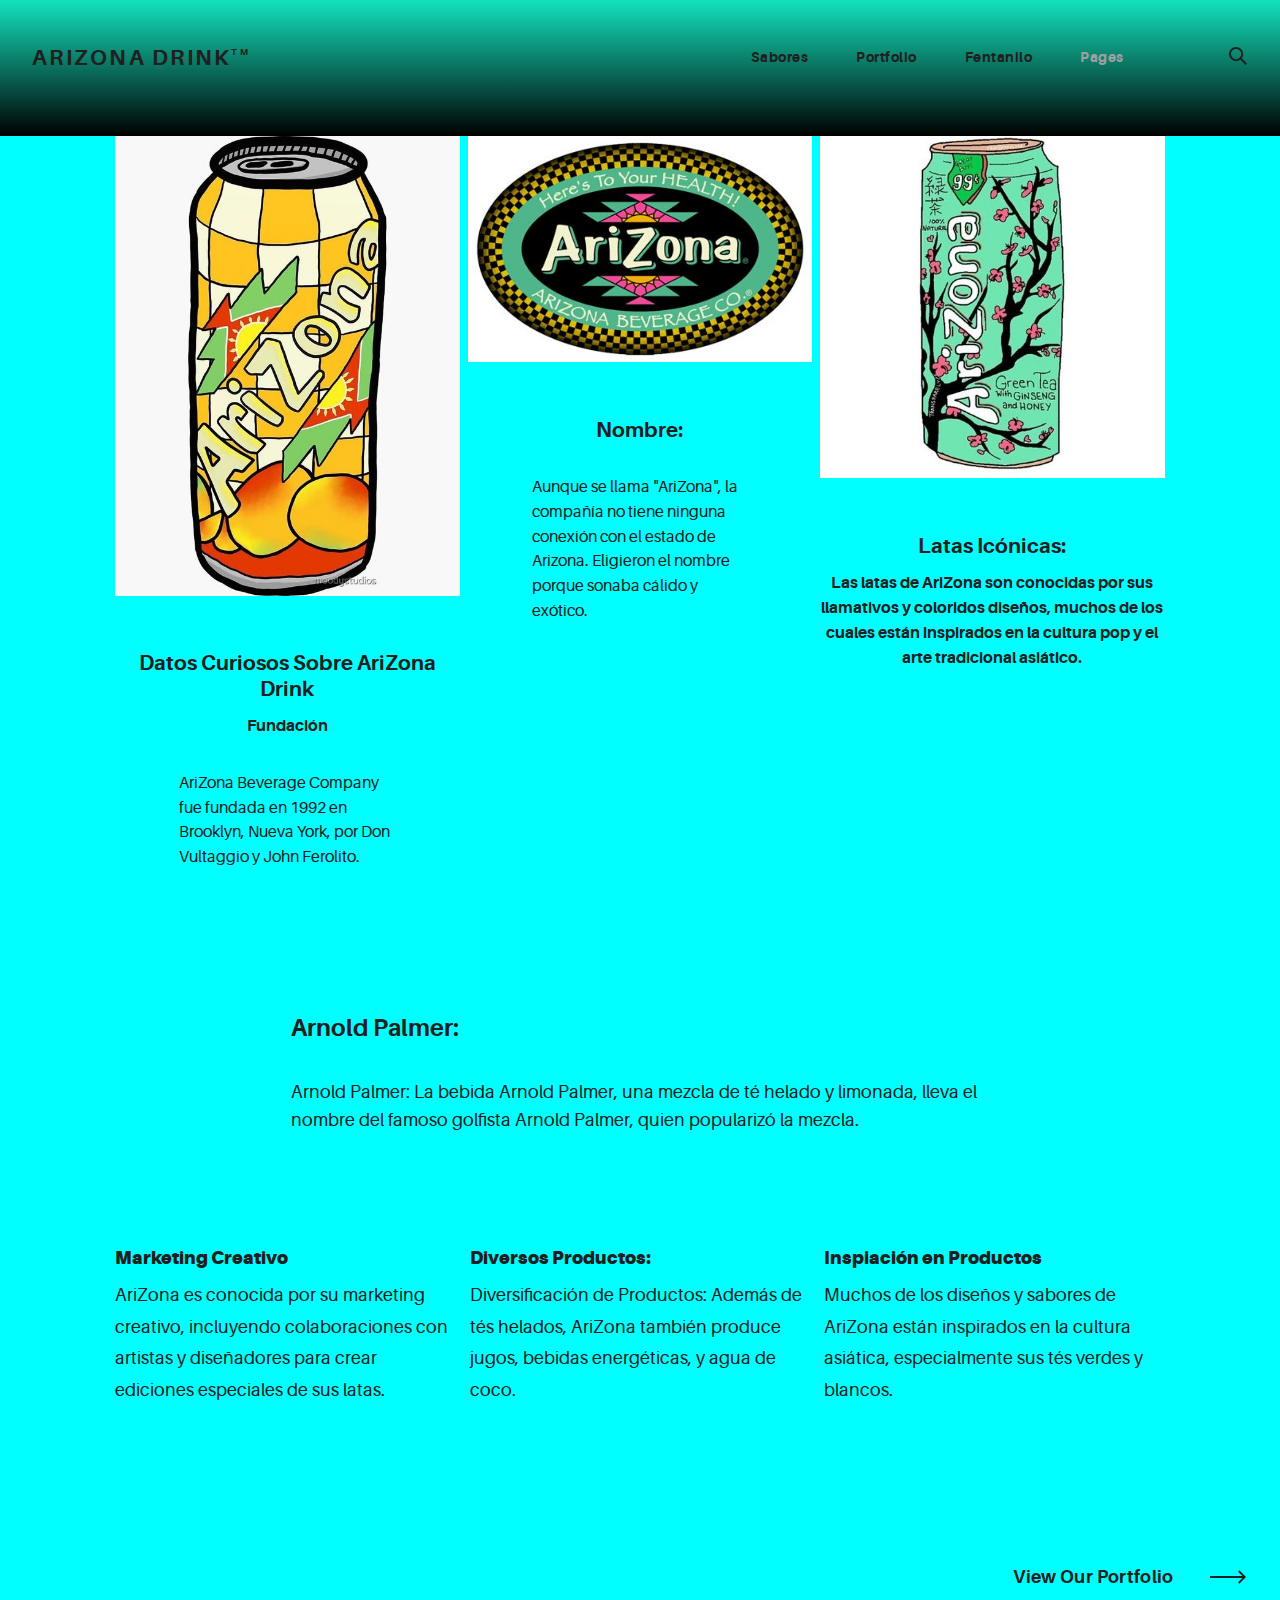
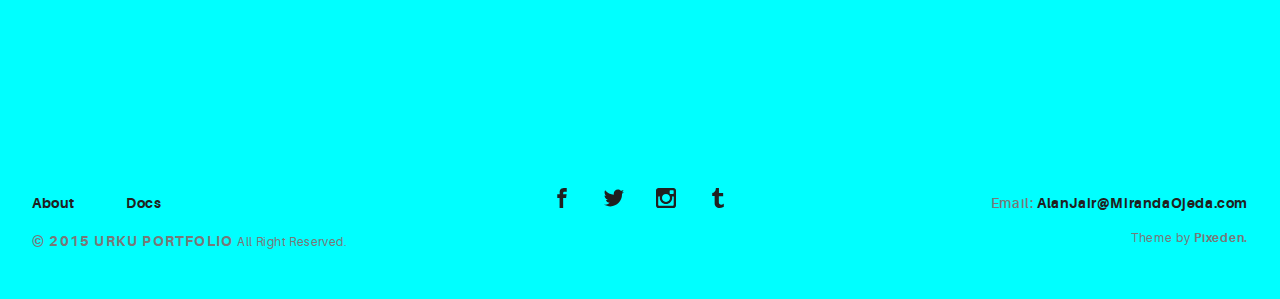
==== about.html @ 24380e10 "Se agrega el repositorio" ====
<!DOCTYPE html>
<html>
  <head>
    <meta name="viewport" content="width=device-width, initial-scale=1.0">
    <meta charset="UTF-8">
    <title>Urku Portfolio :: Pixeden</title>
    <link rel="icon" type="image/svg+xml" href="assets/img/urku-ico.svg">
    <link rel="stylesheet" href="assets/css/aurora-pack.min.css">
    <link rel="stylesheet" href="assets/css/aurora-theme-base.min.css">
    <link rel="stylesheet" href="assets/css/urku.css">
  </head>
  <body class="top-fixed">
    <header class="ae-container-fluid ae-container-fluid--full rk-header ">
      <input type="checkbox" id="mobile-menu" class="rk-mobile-menu">
      <label for="mobile-menu">
        <svg>
          <use xlink:href="assets/img/symbols.svg#bar"></use>
        </svg>
        <svg>
          <use xlink:href="assets/img/symbols.svg#bar"></use>
        </svg>
        <svg>
          <use xlink:href="assets/img/symbols.svg#bar"></use>
        </svg>
      </label>
      <div class="ae-container-fluid rk-topbar">
        <h1 class="rk-logo"><a href="index.html">AriZona Drink<sup>tm</sup></a></h1>
        <nav class="rk-navigation">
          <ul class="rk-menu">
            <li class="rk-menu__item"><a href="index.html" class="rk-menu__link">Sabores</a>
            </li>
            <li class="rk-menu__item"><a href="portfolio.html" class="rk-menu__link">Portfolio</a>
              <nav class="rk-menu__sub">
                <ul class="rk-container">
                  <li class="rk-menu__item"><a href="portfolio.html" class="rk-menu__link">Flex</a></li>
                  <li class="rk-menu__item"><a href="portfolio-alt.html" class="rk-menu__link">Switch</a></li>
                  <li class="rk-menu__item"><a href="portfolio-raw.html" class="rk-menu__link">Static</a></li>
                  <li class="rk-menu__item"><a href="portfolio-masonry.html" class="rk-menu__link">Masonry</a></li>
                </ul>
              </nav>
            </li>
            <li class="rk-menu__item"><a href="blog.html" class="rk-menu__link">Fentanilo</a>
            </li>
            <li class="active rk-menu__item"><a href="#0" class="rk-menu__link">Pages</a>
              <nav class="rk-menu__sub">
                <ul class="rk-container">
                  <li class="rk-menu__item"><a href="about.html" class="rk-menu__link">About</a></li>
              </nav>
            </li>
          </ul>
          <form class="rk-search">
            <input type="text" placeholder="Search" id="urku-search" class="rk-search-field">
            <label for="urku-search">
              <svg>
                <use xlink:href="assets/img/symbols.svg#icon-search"></use>
              </svg>
            </label>
          </form>
        </nav>
      </div>
    </header>
    <div class="ae-container-fluid ae-container-fluid--inner rk-main">
      <div class="ae-grid au-xs-ta-center au-mb-4">
        <div class="ae-grid__item item-lg-4 ae-kappa au-mb-3"><img src="assets/img/team-1.jpg" alt="" class="au-mb-3">
          <h5 class="ae-u-bolder au-mt-2">Datos Curiosos Sobre AriZona Drink</h5>
          <p class="ae-u-bolder au-mb-3">Fundación</p>
          <p class="au-lg-ta-left au-mb-3 au-pl-4 au-pr-4">AriZona Beverage Company fue fundada en 1992 en Brooklyn, Nueva York, por Don Vultaggio y John Ferolito.</p><a href="#0" class="ae-u-bolder au-underline"></a>
        </div>
        <div class="ae-grid__item item-lg-4 ae-kappa au-mb-3"><img src="assets/img/team-2.jpg" alt="" class="au-mb-3">
          <h5 class="ae-u-bolder au-mt-2">Nombre:</h5>
          <p class="ae-u-bolder au-mb-3"></p>
          <p class="au-lg-ta-left au-mb-3 au-pl-4 au-pr-4">Aunque se llama "AriZona", la compañía no tiene ninguna conexión con el estado de Arizona. Eligieron el nombre porque sonaba cálido y exótico.</p><a href="#0" class="ae-u-bolder au-underline"></a>
        </div>
        <div class="ae-grid__item item-lg-4 ae-kappa au-mb-3"><img src="assets/img/team-3.jpg" alt="" class="au-mb-3">
          <h5 class="ae-u-bolder au-mt-2">Latas Icónicas:</h5>
          <p class="ae-u-bolder au-mb-3"> Las latas de AriZona son conocidas por sus llamativos y coloridos diseños, muchos de los cuales están inspirados en la cultura pop y el arte tradicional asiático.
            
          </p>
        </div>
      </div>
      <div class="ae-grid au-pt-2">
        <div class="ae-grid__item item-lg-8 item-lg--offset-2">
          <h4 class="ae-u-bolder">Arnold Palmer:</h4>
          <p>Arnold Palmer: La bebida Arnold Palmer, una mezcla de té helado y limonada, lleva el nombre del famoso golfista Arnold Palmer, quien popularizó la mezcla.</p>
        </div>
      </div>
      <div class="ae-grid ae-grid--alt au-xs-ptp-1">
        <div class="ae-grid__item--alt item-lg-4">
          <h6 class="ae-u-boldest">Marketing Creativo</h6>
          <p class="au-lh-3">AriZona es conocida por su marketing creativo, incluyendo colaboraciones con artistas y diseñadores para crear ediciones especiales de sus latas.</p>
        </div>
        <div class="ae-grid__item--alt item-lg-4">
          <h6 class="ae-u-boldest">Diversos Productos:</h6>
          <p class="au-lh-3">Diversificación de Productos: Además de tés helados, AriZona también produce jugos, bebidas energéticas, y agua de coco.</p>
        </div>
        <div class="ae-grid__item--alt item-lg-4">
          <h6 class="ae-u-boldest">Inspiación en Productos</h6>
          <p class="au-lh-3">Muchos de los diseños y sabores de AriZona están inspirados en la cultura asiática, especialmente sus tés verdes y blancos. </p>
          <p class="au-lh-3"></p>
        </div>
      </div>
      <p class="au-flex au-pt-4 group-buttons"><a href="portfolio.html" class="au-mt-4 arrow-button arrow-button--right arrow-button--out">View Our Portfolio<span class="arrow-cont">
            <svg>
              <use xlink:href="assets/img/symbols.svg#arrow"></use>
            </svg></span></a></p>
    </div>
    <footer class="ae-container-fluid rk-footer ">
      <div class="ae-grid ae-grid--collapse">
        <div class="ae-grid__item item-lg-4 au-xs-ta-center au-lg-ta-left">
          <ul class="rk-menu rk-footer-menu">
            <li class="rk-menu__item"><a href="about.html" class="rk-menu__link">About</a>
            </li>
            <li class="rk-menu__item"><a href="documentation.html" class="rk-menu__link">Docs</a>
            </li>
          </ul>
          <p class="rk-footer__text rk-footer__copy "> <span class="ae-u-bold">© </span><span class="ae-u-bolder">2015 URKU PORTFOLIO </span>All Right Reserved.</p>
        </div>
        <div class="ae-grid__item item-lg-4 au-xs-ta-center"><a href="#0" class="rk-social-btn ">
            <svg>
              <use xlink:href="assets/img/symbols.svg#icon-facebook"></use>
            </svg></a><a href="#0" class="rk-social-btn ">
            <svg>
              <use xlink:href="assets/img/symbols.svg#icon-twitter"></use>
            </svg></a><a href="#0" class="rk-social-btn ">
            <svg>
              <use xlink:href="assets/img/symbols.svg#icon-pinterest"></use>
            </svg></a><a href="#0" class="rk-social-btn ">
            <svg>
              <use xlink:href="assets/img/symbols.svg#icon-tumblr"></use>
            </svg></a></div>
        <div class="ae-grid__item item-lg-4 au-xs-ta-center au-lg-ta-right">
          <p class="rk-footer__text rk-footer__contact "> <span class="ae-u-bold">Email: </span><span class="ae-u-bolder"> <a href="#0" class="rk-dark-color ">AlanJair@MirandaOjeda.com </a></span></p>
          <p class="rk-footer__text rk-footer__by">Theme by <a href="http://pixeden.com" class="ae-u-bolder">Pixeden.</a></p>
        </div>
      </div>
    </footer>
    <script src="assets/js/svg4everybody.min.js"></script>
    <script>svg4everybody();</script>
  </body>
</html>
---- assets/css/aurora-pack.min.css ----
.ae-container,.ae-container-fluid{margin-right:auto;margin-left:auto}hr,img{border:0}dfn,q,tfoot td{font-style:italic}pre,textarea{overflow:auto}td,textarea{vertical-align:top}.ae-container-fluid:after,.ae-container:after,.au-clearfix:after{clear:both}.au-xs-ta-left,caption,th{text-align:left}.ae-container-fluid:after,.ae-container-fluid:before,.ae-container:after,.ae-container:before{content:" ";display:table}html{box-sizing:border-box}*,:after,:before{box-sizing:inherit}.ae-container{padding-left:.25rem;padding-right:.25rem}@media (min-width:40em){.ae-container{max-width:40rem}}@media (min-width:52em){.ae-container{max-width:48.75rem}}@media (min-width:64em){.ae-container{max-width:62rem}}@media (min-width:75em){.ae-container{max-width:72.25rem}}@media (min-width:40em){.ae-container-fluid{max-width:88.88889em;width:95vw}.ae-container-fluid--inner{max-width:68.88889em;width:82vw}}.ae-container-fluid--full{max-width:100%;padding-left:0;padding-right:0;width:100%}@media (max-width:63.99em){.ae-container-fluid{padding-left:.25rem;padding-right:.25rem}}.ae-grid{display:-webkit-box;display:-webkit-flex;display:-ms-flexbox;display:flex;-webkit-flex-wrap:wrap;-ms-flex-wrap:wrap;flex-wrap:wrap;margin-left:-.25rem;margin-right:-.25rem}.ae-grid--alt{display:-webkit-box;display:-webkit-flex;display:-ms-flexbox;display:flex;-webkit-flex-wrap:wrap;-ms-flex-wrap:wrap;flex-wrap:wrap;margin-left:-.63832%;margin-right:-.63832%}@media (min-width:40em){.ae-grid--alt1{display:-webkit-box;display:-webkit-flex;display:-ms-flexbox;display:flex;-webkit-flex-wrap:wrap;-ms-flex-wrap:wrap;flex-wrap:wrap;margin-left:-7.65989%;margin-right:-7.65989%}.ae-grid--alt2,.ae-grid--alt3{display:-webkit-box;display:-webkit-flex;display:-ms-flexbox;-webkit-flex-wrap:wrap}.ae-grid--alt2{display:flex;-ms-flex-wrap:wrap;flex-wrap:wrap;margin-left:-3.82995%;margin-right:-3.82995%}.ae-grid--alt3{display:flex;-ms-flex-wrap:wrap;flex-wrap:wrap;margin-left:-2.5533%;margin-right:-2.5533%}.ae-grid--alt4,.ae-grid--alt5{display:-webkit-box;display:-webkit-flex;display:-ms-flexbox;-webkit-flex-wrap:wrap}.ae-grid--alt4{display:flex;-ms-flex-wrap:wrap;flex-wrap:wrap;margin-left:-1.91497%;margin-right:-1.91497%}.ae-grid--alt5{display:flex;-ms-flex-wrap:wrap;flex-wrap:wrap;margin-left:-1.53198%;margin-right:-1.53198%}.ae-grid--alt6,.ae-grid--alt7{display:-webkit-box;display:-webkit-flex;display:-ms-flexbox;-webkit-flex-wrap:wrap}.ae-grid--alt6{display:flex;-ms-flex-wrap:wrap;flex-wrap:wrap;margin-left:-1.27665%;margin-right:-1.27665%}.ae-grid--alt7{display:flex;-ms-flex-wrap:wrap;flex-wrap:wrap;margin-left:-1.09427%;margin-right:-1.09427%}.ae-grid--alt8,.ae-grid--alt9{display:-webkit-box;display:-webkit-flex;display:-ms-flexbox;-webkit-flex-wrap:wrap}.ae-grid--alt8{display:flex;-ms-flex-wrap:wrap;flex-wrap:wrap;margin-left:-.95749%;margin-right:-.95749%}.ae-grid--alt9{display:flex;-ms-flex-wrap:wrap;flex-wrap:wrap;margin-left:-.8511%;margin-right:-.8511%}.ae-grid--alt10{display:-webkit-box;display:-webkit-flex;display:-ms-flexbox;display:flex;-webkit-flex-wrap:wrap;-ms-flex-wrap:wrap;flex-wrap:wrap;margin-left:-.76599%;margin-right:-.76599%}}.ae-grid__item--alt{-webkit-box-flex:0;-webkit-flex:0 0 100%;-ms-flex:0 0 100%;flex:0 0 100%;min-height:1px;padding-left:.63832%;padding-right:.63832%;position:relative}@media (min-width:40em){.ae-grid__item--alt1{-webkit-box-flex:0;-webkit-flex:0 0 100%;-ms-flex:0 0 100%;flex:0 0 100%;min-height:1px;padding-left:7.65989%;padding-right:7.65989%;position:relative}.ae-grid__item--alt2{-webkit-box-flex:0;-webkit-flex:0 0 100%;-ms-flex:0 0 100%;flex:0 0 100%;min-height:1px;padding-left:3.82995%;padding-right:3.82995%;position:relative}.ae-grid__item--alt3{-webkit-box-flex:0;-webkit-flex:0 0 100%;-ms-flex:0 0 100%;flex:0 0 100%;min-height:1px;padding-left:2.5533%;padding-right:2.5533%;position:relative}.ae-grid__item--alt4,.ae-grid__item--alt5{-webkit-box-flex:0;min-height:1px;position:relative}.ae-grid__item--alt4{-webkit-flex:0 0 100%;-ms-flex:0 0 100%;flex:0 0 100%;padding-left:1.91497%;padding-right:1.91497%}.ae-grid__item--alt5{-webkit-flex:0 0 100%;-ms-flex:0 0 100%;flex:0 0 100%;padding-left:1.53198%;padding-right:1.53198%}.ae-grid__item--alt6{-webkit-box-flex:0;-webkit-flex:0 0 100%;-ms-flex:0 0 100%;flex:0 0 100%;min-height:1px;padding-left:1.27665%;padding-right:1.27665%;position:relative}.ae-grid__item--alt7{-webkit-box-flex:0;-webkit-flex:0 0 100%;-ms-flex:0 0 100%;flex:0 0 100%;min-height:1px;padding-left:1.09427%;padding-right:1.09427%;position:relative}.ae-grid__item--alt8,.ae-grid__item--alt9{-webkit-box-flex:0;min-height:1px;position:relative}.ae-grid__item--alt8{-webkit-flex:0 0 100%;-ms-flex:0 0 100%;flex:0 0 100%;padding-left:.95749%;padding-right:.95749%}.ae-grid__item--alt9{-webkit-flex:0 0 100%;-ms-flex:0 0 100%;flex:0 0 100%;padding-left:.8511%;padding-right:.8511%}.ae-grid__item--alt10{-webkit-box-flex:0;-webkit-flex:0 0 100%;-ms-flex:0 0 100%;flex:0 0 100%;min-height:1px;padding-left:.76599%;padding-right:.76599%;position:relative}}.ae-grid__item{-webkit-box-flex:0;-webkit-flex:0 0 100%;-ms-flex:0 0 100%;flex:0 0 100%;min-height:1px;padding-left:.25rem;padding-right:.25rem;position:relative;max-width:100%}.ae-grid--collapse>.ae-grid__item,.ae-grid--deepcollapse .ae-grid__item,.ae-grid__item--collapse{padding-left:0;padding-right:0}.item-xs--auto{-webkit-box-flex:1;-webkit-flex:1;-ms-flex:1;flex:1}.item-xs-1{-webkit-box-flex:0;-webkit-flex:0 0 8.33333%;-ms-flex:0 0 8.33333%;flex:0 0 8.33333%;max-width:8.33333%}.item-xs-2{-webkit-box-flex:0;-webkit-flex:0 0 16.66667%;-ms-flex:0 0 16.66667%;flex:0 0 16.66667%;max-width:16.66667%}.item-xs-3{-webkit-box-flex:0;-webkit-flex:0 0 25%;-ms-flex:0 0 25%;flex:0 0 25%;max-width:25%}.item-xs-4{-webkit-box-flex:0;-webkit-flex:0 0 33.33333%;-ms-flex:0 0 33.33333%;flex:0 0 33.33333%;max-width:33.33333%}.item-xs-5{-webkit-box-flex:0;-webkit-flex:0 0 41.66667%;-ms-flex:0 0 41.66667%;flex:0 0 41.66667%;max-width:41.66667%}.item-xs-6{-webkit-box-flex:0;-webkit-flex:0 0 50%;-ms-flex:0 0 50%;flex:0 0 50%;max-width:50%}.item-xs-7{-webkit-box-flex:0;-webkit-flex:0 0 58.33333%;-ms-flex:0 0 58.33333%;flex:0 0 58.33333%;max-width:58.33333%}.item-xs-8{-webkit-box-flex:0;-webkit-flex:0 0 66.66667%;-ms-flex:0 0 66.66667%;flex:0 0 66.66667%;max-width:66.66667%}.item-xs-9{-webkit-box-flex:0;-webkit-flex:0 0 75%;-ms-flex:0 0 75%;flex:0 0 75%;max-width:75%}.item-xs-10{-webkit-box-flex:0;-webkit-flex:0 0 83.33333%;-ms-flex:0 0 83.33333%;flex:0 0 83.33333%;max-width:83.33333%}.item-xs-11{-webkit-box-flex:0;-webkit-flex:0 0 91.66667%;-ms-flex:0 0 91.66667%;flex:0 0 91.66667%;max-width:91.66667%}.item-xs-12{-webkit-box-flex:0;-webkit-flex:0 0 100%;-ms-flex:0 0 100%;flex:0 0 100%;max-width:100%}.item-xs--pull-0{left:auto;right:auto}.item-xs--pull-1{left:auto;right:8.33333%}.item-xs--pull-2{left:auto;right:16.66667%}.item-xs--pull-3{left:auto;right:25%}.item-xs--pull-4{left:auto;right:33.33333%}.item-xs--pull-5{left:auto;right:41.66667%}.item-xs--pull-6{left:auto;right:50%}.item-xs--pull-7{left:auto;right:58.33333%}.item-xs--pull-8{left:auto;right:66.66667%}.item-xs--pull-9{left:auto;right:75%}.item-xs--pull-10{left:auto;right:83.33333%}.item-xs--pull-11{left:auto;right:91.66667%}.item-xs--pull-12{left:auto;right:100%}.item-xs--push-0{left:auto;right:auto}.item-xs--push-1{left:8.33333%;right:auto}.item-xs--push-2{left:16.66667%;right:auto}.item-xs--push-3{left:25%;right:auto}.item-xs--push-4{left:33.33333%;right:auto}.item-xs--push-5{left:41.66667%;right:auto}.item-xs--push-6{left:50%;right:auto}.item-xs--push-7{left:58.33333%;right:auto}.item-xs--push-8{left:66.66667%;right:auto}.item-xs--push-9{left:75%;right:auto}.item-xs--push-10{left:83.33333%;right:auto}.item-xs--push-11{left:91.66667%;right:auto}.item-xs--push-12{left:100%;right:auto}.item-xs--offset-0{margin-left:0}.item-xs--offset-1{margin-left:8.33333%}.item-xs--offset-2{margin-left:16.66667%}.item-xs--offset-3{margin-left:25%}.item-xs--offset-4{margin-left:33.33333%}.item-xs--offset-5{margin-left:41.66667%}.item-xs--offset-6{margin-left:50%}.item-xs--offset-7{margin-left:58.33333%}.item-xs--offset-8{margin-left:66.66667%}.item-xs--offset-9{margin-left:75%}.item-xs--offset-10{margin-left:83.33333%}.item-xs--offset-11{margin-left:91.66667%}.item-xs--offset-12{margin-left:100%}.item-xs--top{-webkit-align-self:flex-start;-ms-flex-item-align:start;align-self:flex-start}.item-xs--center{-webkit-align-self:center;-ms-flex-item-align:center;align-self:center}.item-xs--bottom{-webkit-align-self:flex-end;-ms-flex-item-align:end;align-self:flex-end}.items-xs--top{-webkit-box-align:start;-webkit-align-items:flex-start;-ms-flex-align:start;align-items:flex-start}.items-xs--center{-webkit-box-align:center;-webkit-align-items:center;-ms-flex-align:center;align-items:center}.items-xs--bottom{-webkit-box-align:end;-webkit-align-items:flex-end;-ms-flex-align:end;align-items:flex-end}.item-xs--start{-webkit-box-ordinal-group:0;-webkit-order:-1;-ms-flex-order:-1;order:-1}.item-xs--end{-webkit-box-ordinal-group:14;-webkit-order:13;-ms-flex-order:13;order:13}.item-xs--order-1{-webkit-box-ordinal-group:2;-webkit-order:1;-ms-flex-order:1;order:1}.item-xs--order-2{-webkit-box-ordinal-group:3;-webkit-order:2;-ms-flex-order:2;order:2}.item-xs--order-3{-webkit-box-ordinal-group:4;-webkit-order:3;-ms-flex-order:3;order:3}.item-xs--order-4{-webkit-box-ordinal-group:5;-webkit-order:4;-ms-flex-order:4;order:4}.item-xs--order-5{-webkit-box-ordinal-group:6;-webkit-order:5;-ms-flex-order:5;order:5}.item-xs--order-6{-webkit-box-ordinal-group:7;-webkit-order:6;-ms-flex-order:6;order:6}.item-xs--order-7{-webkit-box-ordinal-group:8;-webkit-order:7;-ms-flex-order:7;order:7}.item-xs--order-8{-webkit-box-ordinal-group:9;-webkit-order:8;-ms-flex-order:8;order:8}.item-xs--order-9{-webkit-box-ordinal-group:10;-webkit-order:9;-ms-flex-order:9;order:9}.item-xs--order-10{-webkit-box-ordinal-group:11;-webkit-order:10;-ms-flex-order:10;order:10}.item-xs--order-11{-webkit-box-ordinal-group:12;-webkit-order:11;-ms-flex-order:11;order:11}.item-xs--order-12{-webkit-box-ordinal-group:13;-webkit-order:12;-ms-flex-order:12;order:12}@media (min-width:40em){.item-sm--auto{-webkit-box-flex:1;-webkit-flex:1;-ms-flex:1;flex:1}.item-sm-1{-webkit-box-flex:0;-webkit-flex:0 0 8.33333%;-ms-flex:0 0 8.33333%;flex:0 0 8.33333%;max-width:8.33333%}.item-sm-2{-webkit-box-flex:0;-webkit-flex:0 0 16.66667%;-ms-flex:0 0 16.66667%;flex:0 0 16.66667%;max-width:16.66667%}.item-sm-3{-webkit-box-flex:0;-webkit-flex:0 0 25%;-ms-flex:0 0 25%;flex:0 0 25%;max-width:25%}.item-sm-4{-webkit-box-flex:0;-webkit-flex:0 0 33.33333%;-ms-flex:0 0 33.33333%;flex:0 0 33.33333%;max-width:33.33333%}.item-sm-5{-webkit-box-flex:0;-webkit-flex:0 0 41.66667%;-ms-flex:0 0 41.66667%;flex:0 0 41.66667%;max-width:41.66667%}.item-sm-6{-webkit-box-flex:0;-webkit-flex:0 0 50%;-ms-flex:0 0 50%;flex:0 0 50%;max-width:50%}.item-sm-7{-webkit-box-flex:0;-webkit-flex:0 0 58.33333%;-ms-flex:0 0 58.33333%;flex:0 0 58.33333%;max-width:58.33333%}.item-sm-8{-webkit-box-flex:0;-webkit-flex:0 0 66.66667%;-ms-flex:0 0 66.66667%;flex:0 0 66.66667%;max-width:66.66667%}.item-sm-9{-webkit-box-flex:0;-webkit-flex:0 0 75%;-ms-flex:0 0 75%;flex:0 0 75%;max-width:75%}.item-sm-10{-webkit-box-flex:0;-webkit-flex:0 0 83.33333%;-ms-flex:0 0 83.33333%;flex:0 0 83.33333%;max-width:83.33333%}.item-sm-11{-webkit-box-flex:0;-webkit-flex:0 0 91.66667%;-ms-flex:0 0 91.66667%;flex:0 0 91.66667%;max-width:91.66667%}.item-sm-12{-webkit-box-flex:0;-webkit-flex:0 0 100%;-ms-flex:0 0 100%;flex:0 0 100%;max-width:100%}.item-sm--pull-0{left:auto;right:auto}.item-sm--pull-1{left:auto;right:8.33333%}.item-sm--pull-2{left:auto;right:16.66667%}.item-sm--pull-3{left:auto;right:25%}.item-sm--pull-4{left:auto;right:33.33333%}.item-sm--pull-5{left:auto;right:41.66667%}.item-sm--pull-6{left:auto;right:50%}.item-sm--pull-7{left:auto;right:58.33333%}.item-sm--pull-8{left:auto;right:66.66667%}.item-sm--pull-9{left:auto;right:75%}.item-sm--pull-10{left:auto;right:83.33333%}.item-sm--pull-11{left:auto;right:91.66667%}.item-sm--pull-12{left:auto;right:100%}.item-sm--push-0{left:auto;right:auto}.item-sm--push-1{left:8.33333%;right:auto}.item-sm--push-2{left:16.66667%;right:auto}.item-sm--push-3{left:25%;right:auto}.item-sm--push-4{left:33.33333%;right:auto}.item-sm--push-5{left:41.66667%;right:auto}.item-sm--push-6{left:50%;right:auto}.item-sm--push-7{left:58.33333%;right:auto}.item-sm--push-8{left:66.66667%;right:auto}.item-sm--push-9{left:75%;right:auto}.item-sm--push-10{left:83.33333%;right:auto}.item-sm--push-11{left:91.66667%;right:auto}.item-sm--push-12{left:100%;right:auto}.item-sm--offset-0{margin-left:0}.item-sm--offset-1{margin-left:8.33333%}.item-sm--offset-2{margin-left:16.66667%}.item-sm--offset-3{margin-left:25%}.item-sm--offset-4{margin-left:33.33333%}.item-sm--offset-5{margin-left:41.66667%}.item-sm--offset-6{margin-left:50%}.item-sm--offset-7{margin-left:58.33333%}.item-sm--offset-8{margin-left:66.66667%}.item-sm--offset-9{margin-left:75%}.item-sm--offset-10{margin-left:83.33333%}.item-sm--offset-11{margin-left:91.66667%}.item-sm--offset-12{margin-left:100%}.item-sm--top{-webkit-align-self:flex-start;-ms-flex-item-align:start;align-self:flex-start}.item-sm--center{-webkit-align-self:center;-ms-flex-item-align:center;align-self:center}.item-sm--bottom{-webkit-align-self:flex-end;-ms-flex-item-align:end;align-self:flex-end}.items-sm--top{-webkit-box-align:start;-webkit-align-items:flex-start;-ms-flex-align:start;align-items:flex-start}.items-sm--center{-webkit-box-align:center;-webkit-align-items:center;-ms-flex-align:center;align-items:center}.items-sm--bottom{-webkit-box-align:end;-webkit-align-items:flex-end;-ms-flex-align:end;align-items:flex-end}.item-sm--start{-webkit-box-ordinal-group:0;-webkit-order:-1;-ms-flex-order:-1;order:-1}.item-sm--end{-webkit-box-ordinal-group:14;-webkit-order:13;-ms-flex-order:13;order:13}.item-sm--order-1{-webkit-box-ordinal-group:2;-webkit-order:1;-ms-flex-order:1;order:1}.item-sm--order-2{-webkit-box-ordinal-group:3;-webkit-order:2;-ms-flex-order:2;order:2}.item-sm--order-3{-webkit-box-ordinal-group:4;-webkit-order:3;-ms-flex-order:3;order:3}.item-sm--order-4{-webkit-box-ordinal-group:5;-webkit-order:4;-ms-flex-order:4;order:4}.item-sm--order-5{-webkit-box-ordinal-group:6;-webkit-order:5;-ms-flex-order:5;order:5}.item-sm--order-6{-webkit-box-ordinal-group:7;-webkit-order:6;-ms-flex-order:6;order:6}.item-sm--order-7{-webkit-box-ordinal-group:8;-webkit-order:7;-ms-flex-order:7;order:7}.item-sm--order-8{-webkit-box-ordinal-group:9;-webkit-order:8;-ms-flex-order:8;order:8}.item-sm--order-9{-webkit-box-ordinal-group:10;-webkit-order:9;-ms-flex-order:9;order:9}.item-sm--order-10{-webkit-box-ordinal-group:11;-webkit-order:10;-ms-flex-order:10;order:10}.item-sm--order-11{-webkit-box-ordinal-group:12;-webkit-order:11;-ms-flex-order:11;order:11}.item-sm--order-12{-webkit-box-ordinal-group:13;-webkit-order:12;-ms-flex-order:12;order:12}}@media (min-width:52em){.item-md--auto{-webkit-box-flex:1;-webkit-flex:1;-ms-flex:1;flex:1}.item-md-1{-webkit-box-flex:0;-webkit-flex:0 0 8.33333%;-ms-flex:0 0 8.33333%;flex:0 0 8.33333%;max-width:8.33333%}.item-md-2{-webkit-box-flex:0;-webkit-flex:0 0 16.66667%;-ms-flex:0 0 16.66667%;flex:0 0 16.66667%;max-width:16.66667%}.item-md-3{-webkit-box-flex:0;-webkit-flex:0 0 25%;-ms-flex:0 0 25%;flex:0 0 25%;max-width:25%}.item-md-4{-webkit-box-flex:0;-webkit-flex:0 0 33.33333%;-ms-flex:0 0 33.33333%;flex:0 0 33.33333%;max-width:33.33333%}.item-md-5{-webkit-box-flex:0;-webkit-flex:0 0 41.66667%;-ms-flex:0 0 41.66667%;flex:0 0 41.66667%;max-width:41.66667%}.item-md-6{-webkit-box-flex:0;-webkit-flex:0 0 50%;-ms-flex:0 0 50%;flex:0 0 50%;max-width:50%}.item-md-7{-webkit-box-flex:0;-webkit-flex:0 0 58.33333%;-ms-flex:0 0 58.33333%;flex:0 0 58.33333%;max-width:58.33333%}.item-md-8{-webkit-box-flex:0;-webkit-flex:0 0 66.66667%;-ms-flex:0 0 66.66667%;flex:0 0 66.66667%;max-width:66.66667%}.item-md-9{-webkit-box-flex:0;-webkit-flex:0 0 75%;-ms-flex:0 0 75%;flex:0 0 75%;max-width:75%}.item-md-10{-webkit-box-flex:0;-webkit-flex:0 0 83.33333%;-ms-flex:0 0 83.33333%;flex:0 0 83.33333%;max-width:83.33333%}.item-md-11{-webkit-box-flex:0;-webkit-flex:0 0 91.66667%;-ms-flex:0 0 91.66667%;flex:0 0 91.66667%;max-width:91.66667%}.item-md-12{-webkit-box-flex:0;-webkit-flex:0 0 100%;-ms-flex:0 0 100%;flex:0 0 100%;max-width:100%}.item-md--pull-0{left:auto;right:auto}.item-md--pull-1{left:auto;right:8.33333%}.item-md--pull-2{left:auto;right:16.66667%}.item-md--pull-3{left:auto;right:25%}.item-md--pull-4{left:auto;right:33.33333%}.item-md--pull-5{left:auto;right:41.66667%}.item-md--pull-6{left:auto;right:50%}.item-md--pull-7{left:auto;right:58.33333%}.item-md--pull-8{left:auto;right:66.66667%}.item-md--pull-9{left:auto;right:75%}.item-md--pull-10{left:auto;right:83.33333%}.item-md--pull-11{left:auto;right:91.66667%}.item-md--pull-12{left:auto;right:100%}.item-md--push-0{left:auto;right:auto}.item-md--push-1{left:8.33333%;right:auto}.item-md--push-2{left:16.66667%;right:auto}.item-md--push-3{left:25%;right:auto}.item-md--push-4{left:33.33333%;right:auto}.item-md--push-5{left:41.66667%;right:auto}.item-md--push-6{left:50%;right:auto}.item-md--push-7{left:58.33333%;right:auto}.item-md--push-8{left:66.66667%;right:auto}.item-md--push-9{left:75%;right:auto}.item-md--push-10{left:83.33333%;right:auto}.item-md--push-11{left:91.66667%;right:auto}.item-md--push-12{left:100%;right:auto}.item-md--offset-0{margin-left:0}.item-md--offset-1{margin-left:8.33333%}.item-md--offset-2{margin-left:16.66667%}.item-md--offset-3{margin-left:25%}.item-md--offset-4{margin-left:33.33333%}.item-md--offset-5{margin-left:41.66667%}.item-md--offset-6{margin-left:50%}.item-md--offset-7{margin-left:58.33333%}.item-md--offset-8{margin-left:66.66667%}.item-md--offset-9{margin-left:75%}.item-md--offset-10{margin-left:83.33333%}.item-md--offset-11{margin-left:91.66667%}.item-md--offset-12{margin-left:100%}.item-md--top{-webkit-align-self:flex-start;-ms-flex-item-align:start;align-self:flex-start}.item-md--center{-webkit-align-self:center;-ms-flex-item-align:center;align-self:center}.item-md--bottom{-webkit-align-self:flex-end;-ms-flex-item-align:end;align-self:flex-end}.items-md--top{-webkit-box-align:start;-webkit-align-items:flex-start;-ms-flex-align:start;align-items:flex-start}.items-md--center{-webkit-box-align:center;-webkit-align-items:center;-ms-flex-align:center;align-items:center}.items-md--bottom{-webkit-box-align:end;-webkit-align-items:flex-end;-ms-flex-align:end;align-items:flex-end}.item-md--start{-webkit-box-ordinal-group:0;-webkit-order:-1;-ms-flex-order:-1;order:-1}.item-md--end{-webkit-box-ordinal-group:14;-webkit-order:13;-ms-flex-order:13;order:13}.item-md--order-1{-webkit-box-ordinal-group:2;-webkit-order:1;-ms-flex-order:1;order:1}.item-md--order-2{-webkit-box-ordinal-group:3;-webkit-order:2;-ms-flex-order:2;order:2}.item-md--order-3{-webkit-box-ordinal-group:4;-webkit-order:3;-ms-flex-order:3;order:3}.item-md--order-4{-webkit-box-ordinal-group:5;-webkit-order:4;-ms-flex-order:4;order:4}.item-md--order-5{-webkit-box-ordinal-group:6;-webkit-order:5;-ms-flex-order:5;order:5}.item-md--order-6{-webkit-box-ordinal-group:7;-webkit-order:6;-ms-flex-order:6;order:6}.item-md--order-7{-webkit-box-ordinal-group:8;-webkit-order:7;-ms-flex-order:7;order:7}.item-md--order-8{-webkit-box-ordinal-group:9;-webkit-order:8;-ms-flex-order:8;order:8}.item-md--order-9{-webkit-box-ordinal-group:10;-webkit-order:9;-ms-flex-order:9;order:9}.item-md--order-10{-webkit-box-ordinal-group:11;-webkit-order:10;-ms-flex-order:10;order:10}.item-md--order-11{-webkit-box-ordinal-group:12;-webkit-order:11;-ms-flex-order:11;order:11}.item-md--order-12{-webkit-box-ordinal-group:13;-webkit-order:12;-ms-flex-order:12;order:12}}@media (min-width:64em){.item-lg--auto{-webkit-box-flex:1;-webkit-flex:1;-ms-flex:1;flex:1}.item-lg-1{-webkit-box-flex:0;-webkit-flex:0 0 8.33333%;-ms-flex:0 0 8.33333%;flex:0 0 8.33333%;max-width:8.33333%}.item-lg-2{-webkit-box-flex:0;-webkit-flex:0 0 16.66667%;-ms-flex:0 0 16.66667%;flex:0 0 16.66667%;max-width:16.66667%}.item-lg-3{-webkit-box-flex:0;-webkit-flex:0 0 25%;-ms-flex:0 0 25%;flex:0 0 25%;max-width:25%}.item-lg-4{-webkit-box-flex:0;-webkit-flex:0 0 33.33333%;-ms-flex:0 0 33.33333%;flex:0 0 33.33333%;max-width:33.33333%}.item-lg-5{-webkit-box-flex:0;-webkit-flex:0 0 41.66667%;-ms-flex:0 0 41.66667%;flex:0 0 41.66667%;max-width:41.66667%}.item-lg-6{-webkit-box-flex:0;-webkit-flex:0 0 50%;-ms-flex:0 0 50%;flex:0 0 50%;max-width:50%}.item-lg-7{-webkit-box-flex:0;-webkit-flex:0 0 58.33333%;-ms-flex:0 0 58.33333%;flex:0 0 58.33333%;max-width:58.33333%}.item-lg-8{-webkit-box-flex:0;-webkit-flex:0 0 66.66667%;-ms-flex:0 0 66.66667%;flex:0 0 66.66667%;max-width:66.66667%}.item-lg-9{-webkit-box-flex:0;-webkit-flex:0 0 75%;-ms-flex:0 0 75%;flex:0 0 75%;max-width:75%}.item-lg-10{-webkit-box-flex:0;-webkit-flex:0 0 83.33333%;-ms-flex:0 0 83.33333%;flex:0 0 83.33333%;max-width:83.33333%}.item-lg-11{-webkit-box-flex:0;-webkit-flex:0 0 91.66667%;-ms-flex:0 0 91.66667%;flex:0 0 91.66667%;max-width:91.66667%}.item-lg-12{-webkit-box-flex:0;-webkit-flex:0 0 100%;-ms-flex:0 0 100%;flex:0 0 100%;max-width:100%}.item-lg--pull-0{left:auto;right:auto}.item-lg--pull-1{left:auto;right:8.33333%}.item-lg--pull-2{left:auto;right:16.66667%}.item-lg--pull-3{left:auto;right:25%}.item-lg--pull-4{left:auto;right:33.33333%}.item-lg--pull-5{left:auto;right:41.66667%}.item-lg--pull-6{left:auto;right:50%}.item-lg--pull-7{left:auto;right:58.33333%}.item-lg--pull-8{left:auto;right:66.66667%}.item-lg--pull-9{left:auto;right:75%}.item-lg--pull-10{left:auto;right:83.33333%}.item-lg--pull-11{left:auto;right:91.66667%}.item-lg--pull-12{left:auto;right:100%}.item-lg--push-0{left:auto;right:auto}.item-lg--push-1{left:8.33333%;right:auto}.item-lg--push-2{left:16.66667%;right:auto}.item-lg--push-3{left:25%;right:auto}.item-lg--push-4{left:33.33333%;right:auto}.item-lg--push-5{left:41.66667%;right:auto}.item-lg--push-6{left:50%;right:auto}.item-lg--push-7{left:58.33333%;right:auto}.item-lg--push-8{left:66.66667%;right:auto}.item-lg--push-9{left:75%;right:auto}.item-lg--push-10{left:83.33333%;right:auto}.item-lg--push-11{left:91.66667%;right:auto}.item-lg--push-12{left:100%;right:auto}.item-lg--offset-0{margin-left:0}.item-lg--offset-1{margin-left:8.33333%}.item-lg--offset-2{margin-left:16.66667%}.item-lg--offset-3{margin-left:25%}.item-lg--offset-4{margin-left:33.33333%}.item-lg--offset-5{margin-left:41.66667%}.item-lg--offset-6{margin-left:50%}.item-lg--offset-7{margin-left:58.33333%}.item-lg--offset-8{margin-left:66.66667%}.item-lg--offset-9{margin-left:75%}.item-lg--offset-10{margin-left:83.33333%}.item-lg--offset-11{margin-left:91.66667%}.item-lg--offset-12{margin-left:100%}.item-lg--top{-webkit-align-self:flex-start;-ms-flex-item-align:start;align-self:flex-start}.item-lg--center{-webkit-align-self:center;-ms-flex-item-align:center;align-self:center}.item-lg--bottom{-webkit-align-self:flex-end;-ms-flex-item-align:end;align-self:flex-end}.items-lg--top{-webkit-box-align:start;-webkit-align-items:flex-start;-ms-flex-align:start;align-items:flex-start}.items-lg--center{-webkit-box-align:center;-webkit-align-items:center;-ms-flex-align:center;align-items:center}.items-lg--bottom{-webkit-box-align:end;-webkit-align-items:flex-end;-ms-flex-align:end;align-items:flex-end}.item-lg--start{-webkit-box-ordinal-group:0;-webkit-order:-1;-ms-flex-order:-1;order:-1}.item-lg--end{-webkit-box-ordinal-group:14;-webkit-order:13;-ms-flex-order:13;order:13}.item-lg--order-1{-webkit-box-ordinal-group:2;-webkit-order:1;-ms-flex-order:1;order:1}.item-lg--order-2{-webkit-box-ordinal-group:3;-webkit-order:2;-ms-flex-order:2;order:2}.item-lg--order-3{-webkit-box-ordinal-group:4;-webkit-order:3;-ms-flex-order:3;order:3}.item-lg--order-4{-webkit-box-ordinal-group:5;-webkit-order:4;-ms-flex-order:4;order:4}.item-lg--order-5{-webkit-box-ordinal-group:6;-webkit-order:5;-ms-flex-order:5;order:5}.item-lg--order-6{-webkit-box-ordinal-group:7;-webkit-order:6;-ms-flex-order:6;order:6}.item-lg--order-7{-webkit-box-ordinal-group:8;-webkit-order:7;-ms-flex-order:7;order:7}.item-lg--order-8{-webkit-box-ordinal-group:9;-webkit-order:8;-ms-flex-order:8;order:8}.item-lg--order-9{-webkit-box-ordinal-group:10;-webkit-order:9;-ms-flex-order:9;order:9}.item-lg--order-10{-webkit-box-ordinal-group:11;-webkit-order:10;-ms-flex-order:10;order:10}.item-lg--order-11{-webkit-box-ordinal-group:12;-webkit-order:11;-ms-flex-order:11;order:11}.item-lg--order-12{-webkit-box-ordinal-group:13;-webkit-order:12;-ms-flex-order:12;order:12}}@media (min-width:75em){.item-xl--auto{-webkit-box-flex:1;-webkit-flex:1;-ms-flex:1;flex:1}.item-xl-1{-webkit-box-flex:0;-webkit-flex:0 0 8.33333%;-ms-flex:0 0 8.33333%;flex:0 0 8.33333%;max-width:8.33333%}.item-xl-2{-webkit-box-flex:0;-webkit-flex:0 0 16.66667%;-ms-flex:0 0 16.66667%;flex:0 0 16.66667%;max-width:16.66667%}.item-xl-3{-webkit-box-flex:0;-webkit-flex:0 0 25%;-ms-flex:0 0 25%;flex:0 0 25%;max-width:25%}.item-xl-4{-webkit-box-flex:0;-webkit-flex:0 0 33.33333%;-ms-flex:0 0 33.33333%;flex:0 0 33.33333%;max-width:33.33333%}.item-xl-5{-webkit-box-flex:0;-webkit-flex:0 0 41.66667%;-ms-flex:0 0 41.66667%;flex:0 0 41.66667%;max-width:41.66667%}.item-xl-6{-webkit-box-flex:0;-webkit-flex:0 0 50%;-ms-flex:0 0 50%;flex:0 0 50%;max-width:50%}.item-xl-7{-webkit-box-flex:0;-webkit-flex:0 0 58.33333%;-ms-flex:0 0 58.33333%;flex:0 0 58.33333%;max-width:58.33333%}.item-xl-8{-webkit-box-flex:0;-webkit-flex:0 0 66.66667%;-ms-flex:0 0 66.66667%;flex:0 0 66.66667%;max-width:66.66667%}.item-xl-9{-webkit-box-flex:0;-webkit-flex:0 0 75%;-ms-flex:0 0 75%;flex:0 0 75%;max-width:75%}.item-xl-10{-webkit-box-flex:0;-webkit-flex:0 0 83.33333%;-ms-flex:0 0 83.33333%;flex:0 0 83.33333%;max-width:83.33333%}.item-xl-11{-webkit-box-flex:0;-webkit-flex:0 0 91.66667%;-ms-flex:0 0 91.66667%;flex:0 0 91.66667%;max-width:91.66667%}.item-xl-12{-webkit-box-flex:0;-webkit-flex:0 0 100%;-ms-flex:0 0 100%;flex:0 0 100%;max-width:100%}.item-xl--pull-0{left:auto;right:auto}.item-xl--pull-1{left:auto;right:8.33333%}.item-xl--pull-2{left:auto;right:16.66667%}.item-xl--pull-3{left:auto;right:25%}.item-xl--pull-4{left:auto;right:33.33333%}.item-xl--pull-5{left:auto;right:41.66667%}.item-xl--pull-6{left:auto;right:50%}.item-xl--pull-7{left:auto;right:58.33333%}.item-xl--pull-8{left:auto;right:66.66667%}.item-xl--pull-9{left:auto;right:75%}.item-xl--pull-10{left:auto;right:83.33333%}.item-xl--pull-11{left:auto;right:91.66667%}.item-xl--pull-12{left:auto;right:100%}.item-xl--push-0{left:auto;right:auto}.item-xl--push-1{left:8.33333%;right:auto}.item-xl--push-2{left:16.66667%;right:auto}.item-xl--push-3{left:25%;right:auto}.item-xl--push-4{left:33.33333%;right:auto}.item-xl--push-5{left:41.66667%;right:auto}.item-xl--push-6{left:50%;right:auto}.item-xl--push-7{left:58.33333%;right:auto}.item-xl--push-8{left:66.66667%;right:auto}.item-xl--push-9{left:75%;right:auto}.item-xl--push-10{left:83.33333%;right:auto}.item-xl--push-11{left:91.66667%;right:auto}.item-xl--push-12{left:100%;right:auto}.item-xl--offset-0{margin-left:0}.item-xl--offset-1{margin-left:8.33333%}.item-xl--offset-2{margin-left:16.66667%}.item-xl--offset-3{margin-left:25%}.item-xl--offset-4{margin-left:33.33333%}.item-xl--offset-5{margin-left:41.66667%}.item-xl--offset-6{margin-left:50%}.item-xl--offset-7{margin-left:58.33333%}.item-xl--offset-8{margin-left:66.66667%}.item-xl--offset-9{margin-left:75%}.item-xl--offset-10{margin-left:83.33333%}.item-xl--offset-11{margin-left:91.66667%}.item-xl--offset-12{margin-left:100%}.item-xl--top{-webkit-align-self:flex-start;-ms-flex-item-align:start;align-self:flex-start}.item-xl--center{-webkit-align-self:center;-ms-flex-item-align:center;align-self:center}.item-xl--bottom{-webkit-align-self:flex-end;-ms-flex-item-align:end;align-self:flex-end}.items-xl--top{-webkit-box-align:start;-webkit-align-items:flex-start;-ms-flex-align:start;align-items:flex-start}.items-xl--center{-webkit-box-align:center;-webkit-align-items:center;-ms-flex-align:center;align-items:center}.items-xl--bottom{-webkit-box-align:end;-webkit-align-items:flex-end;-ms-flex-align:end;align-items:flex-end}.item-xl--start{-webkit-box-ordinal-group:0;-webkit-order:-1;-ms-flex-order:-1;order:-1}.item-xl--end{-webkit-box-ordinal-group:14;-webkit-order:13;-ms-flex-order:13;order:13}.item-xl--order-1{-webkit-box-ordinal-group:2;-webkit-order:1;-ms-flex-order:1;order:1}.item-xl--order-2{-webkit-box-ordinal-group:3;-webkit-order:2;-ms-flex-order:2;order:2}.item-xl--order-3{-webkit-box-ordinal-group:4;-webkit-order:3;-ms-flex-order:3;order:3}.item-xl--order-4{-webkit-box-ordinal-group:5;-webkit-order:4;-ms-flex-order:4;order:4}.item-xl--order-5{-webkit-box-ordinal-group:6;-webkit-order:5;-ms-flex-order:5;order:5}.item-xl--order-6{-webkit-box-ordinal-group:7;-webkit-order:6;-ms-flex-order:6;order:6}.item-xl--order-7{-webkit-box-ordinal-group:8;-webkit-order:7;-ms-flex-order:7;order:7}.item-xl--order-8{-webkit-box-ordinal-group:9;-webkit-order:8;-ms-flex-order:8;order:8}.item-xl--order-9{-webkit-box-ordinal-group:10;-webkit-order:9;-ms-flex-order:9;order:9}.item-xl--order-10{-webkit-box-ordinal-group:11;-webkit-order:10;-ms-flex-order:10;order:10}.item-xl--order-11{-webkit-box-ordinal-group:12;-webkit-order:11;-ms-flex-order:11;order:11}.item-xl--order-12{-webkit-box-ordinal-group:13;-webkit-order:12;-ms-flex-order:12;order:12}}.au-mw-full,img,table{max-width:100%}.ae-masonry{-webkit-column-gap:.5rem;-moz-column-gap:.5rem;column-gap:.5rem}.ae-masonry__item{display:inline-block;margin:0 0 .125rem;width:100%}.ae-grid--collapse,.ae-grid--deepcollapse,.ae-grid--deepcollapse .ae-grid{margin-left:0;margin-right:0}.ae-masonry-xs-1{-webkit-column-count:1;-moz-column-count:1;column-count:1}.ae-masonry-xs-2{-webkit-column-count:2;-moz-column-count:2;column-count:2}.ae-masonry-xs-3{-webkit-column-count:3;-moz-column-count:3;column-count:3}.ae-masonry-xs-4{-webkit-column-count:4;-moz-column-count:4;column-count:4}.ae-masonry-xs-5{-webkit-column-count:5;-moz-column-count:5;column-count:5}.ae-masonry-xs-6{-webkit-column-count:6;-moz-column-count:6;column-count:6}.ae-masonry-xs-7{-webkit-column-count:7;-moz-column-count:7;column-count:7}.ae-masonry-xs-8{-webkit-column-count:8;-moz-column-count:8;column-count:8}.ae-masonry-xs-9{-webkit-column-count:9;-moz-column-count:9;column-count:9}.ae-masonry-xs-10{-webkit-column-count:10;-moz-column-count:10;column-count:10}.ae-masonry-xs-11{-webkit-column-count:11;-moz-column-count:11;column-count:11}.ae-masonry-xs-12{-webkit-column-count:12;-moz-column-count:12;column-count:12}.ae-grid--reverse{-webkit-box-orient:horizontal;-webkit-box-direction:reverse;-webkit-flex-direction:row-reverse;-ms-flex-direction:row-reverse;flex-direction:row-reverse}.ae-grid--column{-webkit-box-orient:vertical;-webkit-box-direction:normal;-webkit-flex-direction:column;-ms-flex-direction:column;flex-direction:column}.ae-grid--column-reverse{-webkit-box-orient:vertical;-webkit-box-direction:reverse;-webkit-flex-direction:column-reverse;-ms-flex-direction:column-reverse;flex-direction:column-reverse}.ae-grid--column,.ae-grid--column-reverse{margin-bottom:-.25rem;margin-top:-.25rem}p,pre{margin-top:0}.ae-grid--column-reverse>.ae-grid__item,.ae-grid--column>.ae-grid__item{-webkit-box-flex:0;-webkit-flex:none;-ms-flex:none;flex:none;padding-bottom:.25rem;padding-top:.25rem}.ae-grid--deep-equal-height .ae-grid__item,.ae-grid--equal-height .ae-grid__item{display:-webkit-box;display:-webkit-flex;display:-ms-flexbox;display:flex}.ae-grid--deep-equal-height .ae-grid,.ae-grid--deep-equal-height .ae-grid__item,.ae-grid--equal-height .ae-grid{-webkit-box-flex:1;-webkit-flex:1;-ms-flex:1;flex:1}body{background-color:#fff;color:#202020;font-family:"Helvetica Neue",Helvetica,Arial,sans-serif;font-size:1.125rem;line-height:1.5}h1,h2,h3,h4,h5,h6{font-family:inherit;font-weight:500;line-height:1.2;margin:0 0 .75rem}p{margin-bottom:1.125rem}h1{font-size:2.95312rem}h2{font-size:2.25rem}h3{font-size:1.96875rem}h4{font-size:1.5rem}h5{font-size:1.3125rem}h6{font-size:1.125rem}a{color:#1d8acb;text-decoration:none}.au-underline,a:hover{text-decoration:underline}em{color:#fd6d5e}b,strong{font-weight:700}hr{border-top:1px solid #e7e7e7;margin:1rem 0}small{font-size:80%}code,pre{background-color:#fafafa;font-size:75%}ins,mark{background-color:#ffa;padding:.1em .2em}abbr[title]{border-bottom:1px dotted}blockquote{border-left:5px solid #e7e7e7;padding-left:.75rem}code,kbd,pre,samp{font-family:Menlo,Monaco,Consolas,"Courier New",monospace}code{color:#d05;padding:.2rem .4rem}pre{margin-bottom:1rem;padding:.75rem 1rem}pre code{background-color:transparent;color:inherit;font-size:inherit;padding:0}.ae-table--hover tbody tr:hover,.ae-table--strips tbody tr:nth-of-type(odd){background-color:#fafafa}.ae-alfa{font-size:3.375rem}.ae-beta{font-size:2.95312rem}.ae-gamma{font-size:2.53125rem}.ae-delta{font-size:2.25rem}.ae-epsilon{font-size:1.96875rem}.ae-zeta{font-size:1.6875rem}.ae-eta{font-size:1.5rem}.ae-theta{font-size:1.3125rem}.ae-iota{font-size:1.125rem}.ae-kappa{font-size:1rem}.ae-lambda{font-size:.875rem}.ae-mi{font-size:.75rem}.ae-ni{font-size:.66667rem}.ae-u-regular{font-weight:400}.ae-u-bold{font-weight:500}.ae-u-bolder{font-weight:700}.ae-u-boldest{font-weight:900}img{height:auto}table{border-collapse:collapse;border-spacing:0;width:100%}th{vertical-align:bottom}td,th{line-height:inherit;padding:.25rem 1rem}caption{color:#e7e7e7;font-size:1rem}fieldset,input,optgroup,select,textarea{color:inherit;font:inherit;font-size:1rem;margin:0}fieldset:disabled,input:disabled,optgroup:disabled,select:disabled,textarea:disabled{opacity:.65;pointer-events:none}input[type=password],input[type=search],input[type=tel],input[type=time],input[type=url],input[type=week],input[type=text],input[type=date],input[type=datetime],input[type=datetime-local],input[type=email],input[type=month],input[type=number]{border:.0625rem solid #e7e7e7;line-height:1.5;padding:.325rem .75rem;vertical-align:middle}label{padding-bottom:.325rem;padding-top:.325rem}select{border-radius:0;height:2.275rem;text-transform:none;vertical-align:middle}fieldset,select[multiple],select[size],textarea{border:.0625rem solid #e7e7e7}select[multiple],select[size]{height:auto;padding:.325rem .75rem}fieldset{margin:0 2px;padding:.35em .625em .75em}legend{border:0;padding:0}textarea{padding:.325rem .75rem}.ae-list--lines li:nth-child(n+2),.ae-list--strips li:first-child{border-top:1px solid #e7e7e7}.ae-table{margin-bottom:.75rem}.ae-table td,.ae-table th{border-bottom-color:#e7e7e7;border-bottom-style:solid}.ae-table td{border-bottom-width:1px}.ae-table th{border-bottom-width:2px}.ae-table tfoot td{color:#858585}.ae-table--hover tbody tr{-webkit-transition:background-color 250ms;transition:background-color 250ms}.ae-table--hover.ae-table--strips tbody tr:hover{background-color:#ededed}.ae-table--borders{border:1px solid #e7e7e7;border-bottom:0}.ae-table--borders td,.ae-table--borders th{border-right:1px solid #e7e7e7}.ae-table--borders td:last-child,.ae-table--borders th:last-child{border-right:0}@media (max-width:39.99em){.ae-table--responsive.ae-table--borders td{border-right:0}.ae-table--responsive td{display:block}.ae-table--responsive td:before{content:attr(data-th) " ";display:block;font-weight:500}.ae-table--responsive th{display:none}}.ae-list{list-style:none;padding-left:0}.ae-list ol,.ae-list ul{list-style:none;padding-left:1rem}.ae-list--lines li,.ae-list--strips li{padding:.275rem .35rem}.ae-list--strips li{border-bottom:1px solid #e7e7e7}.ae-list--strips li:nth-of-type(odd){background-color:#fafafa}.ae-form--full fieldset,.ae-form--full input:not([type=checkbox]):not([type=radio]),.ae-form--full select,.ae-form--full textarea{display:block;margin-bottom:.5rem;width:100%}.ae-form--full label input{display:inline-block}.ae-form--sm fieldset,.ae-form--sm input,.ae-form--sm label,.ae-form--sm optgroup,.ae-form--sm select,.ae-form--sm textarea{font-size:.75rem}.ae-form--sm select{height:1.9rem}.ae-form--lg fieldset,.ae-form--lg input,.ae-form--lg label,.ae-form--lg optgroup,.ae-form--lg select,.ae-form--lg textarea{font-size:1.25rem}.ae-form--lg select{height:2.65rem}.ae-input--sm{font-size:.75rem}select.ae-input--sm{height:1.9rem}.ae-input--lg{font-size:1.25rem}select.ae-input--lg{height:2.65rem}.au-inline{display:inline}.au-inline-block{display:inline-block}.au-block{display:block}.au-table{display:table}.au-table-cell{display:table-cell}.au-flex{display:-webkit-box;display:-webkit-flex;display:-ms-flexbox;display:flex}.au-inline-flex{display:-webkit-inline-box;display:-webkit-inline-flex;display:-ms-inline-flexbox;display:inline-flex}.au-none{display:none}.au-xs-inline{display:inline}.au-xs-inline-block{display:inline-block}.au-xs-block{display:block}.au-xs-table{display:table}.au-xs-table-cell{display:table-cell}.au-xs-flex{display:-webkit-box;display:-webkit-flex;display:-ms-flexbox;display:flex}.au-xs-inline-flex{display:-webkit-inline-box;display:-webkit-inline-flex;display:-ms-inline-flexbox;display:inline-flex}.au-xs-none{display:none}@media (min-width:40em){.ae-masonry-sm-1{-webkit-column-count:1;-moz-column-count:1;column-count:1}.ae-masonry-sm-2{-webkit-column-count:2;-moz-column-count:2;column-count:2}.ae-masonry-sm-3{-webkit-column-count:3;-moz-column-count:3;column-count:3}.ae-masonry-sm-4{-webkit-column-count:4;-moz-column-count:4;column-count:4}.ae-masonry-sm-5{-webkit-column-count:5;-moz-column-count:5;column-count:5}.ae-masonry-sm-6{-webkit-column-count:6;-moz-column-count:6;column-count:6}.ae-masonry-sm-7{-webkit-column-count:7;-moz-column-count:7;column-count:7}.ae-masonry-sm-8{-webkit-column-count:8;-moz-column-count:8;column-count:8}.ae-masonry-sm-9{-webkit-column-count:9;-moz-column-count:9;column-count:9}.ae-masonry-sm-10{-webkit-column-count:10;-moz-column-count:10;column-count:10}.ae-masonry-sm-11{-webkit-column-count:11;-moz-column-count:11;column-count:11}.ae-masonry-sm-12{-webkit-column-count:12;-moz-column-count:12;column-count:12}.au-sm-inline{display:inline}.au-sm-inline-block{display:inline-block}.au-sm-block{display:block}.au-sm-table{display:table}.au-sm-table-cell{display:table-cell}.au-sm-flex{display:-webkit-box;display:-webkit-flex;display:-ms-flexbox;display:flex}.au-sm-inline-flex{display:-webkit-inline-box;display:-webkit-inline-flex;display:-ms-inline-flexbox;display:inline-flex}.au-sm-none{display:none}}@media (min-width:52em){.ae-masonry-md-1{-webkit-column-count:1;-moz-column-count:1;column-count:1}.ae-masonry-md-2{-webkit-column-count:2;-moz-column-count:2;column-count:2}.ae-masonry-md-3{-webkit-column-count:3;-moz-column-count:3;column-count:3}.ae-masonry-md-4{-webkit-column-count:4;-moz-column-count:4;column-count:4}.ae-masonry-md-5{-webkit-column-count:5;-moz-column-count:5;column-count:5}.ae-masonry-md-6{-webkit-column-count:6;-moz-column-count:6;column-count:6}.ae-masonry-md-7{-webkit-column-count:7;-moz-column-count:7;column-count:7}.ae-masonry-md-8{-webkit-column-count:8;-moz-column-count:8;column-count:8}.ae-masonry-md-9{-webkit-column-count:9;-moz-column-count:9;column-count:9}.ae-masonry-md-10{-webkit-column-count:10;-moz-column-count:10;column-count:10}.ae-masonry-md-11{-webkit-column-count:11;-moz-column-count:11;column-count:11}.ae-masonry-md-12{-webkit-column-count:12;-moz-column-count:12;column-count:12}.au-md-inline{display:inline}.au-md-inline-block{display:inline-block}.au-md-block{display:block}.au-md-table{display:table}.au-md-table-cell{display:table-cell}.au-md-flex{display:-webkit-box;display:-webkit-flex;display:-ms-flexbox;display:flex}.au-md-inline-flex{display:-webkit-inline-box;display:-webkit-inline-flex;display:-ms-inline-flexbox;display:inline-flex}.au-md-none{display:none}}@media (min-width:64em){.ae-masonry-lg-1{-webkit-column-count:1;-moz-column-count:1;column-count:1}.ae-masonry-lg-2{-webkit-column-count:2;-moz-column-count:2;column-count:2}.ae-masonry-lg-3{-webkit-column-count:3;-moz-column-count:3;column-count:3}.ae-masonry-lg-4{-webkit-column-count:4;-moz-column-count:4;column-count:4}.ae-masonry-lg-5{-webkit-column-count:5;-moz-column-count:5;column-count:5}.ae-masonry-lg-6{-webkit-column-count:6;-moz-column-count:6;column-count:6}.ae-masonry-lg-7{-webkit-column-count:7;-moz-column-count:7;column-count:7}.ae-masonry-lg-8{-webkit-column-count:8;-moz-column-count:8;column-count:8}.ae-masonry-lg-9{-webkit-column-count:9;-moz-column-count:9;column-count:9}.ae-masonry-lg-10{-webkit-column-count:10;-moz-column-count:10;column-count:10}.ae-masonry-lg-11{-webkit-column-count:11;-moz-column-count:11;column-count:11}.ae-masonry-lg-12{-webkit-column-count:12;-moz-column-count:12;column-count:12}.au-lg-inline{display:inline}.au-lg-inline-block{display:inline-block}.au-lg-block{display:block}.au-lg-table{display:table}.au-lg-table-cell{display:table-cell}.au-lg-flex{display:-webkit-box;display:-webkit-flex;display:-ms-flexbox;display:flex}.au-lg-inline-flex{display:-webkit-inline-box;display:-webkit-inline-flex;display:-ms-inline-flexbox;display:inline-flex}.au-lg-none{display:none}}@media (min-width:75em){.ae-masonry-xl-1{-webkit-column-count:1;-moz-column-count:1;column-count:1}.ae-masonry-xl-2{-webkit-column-count:2;-moz-column-count:2;column-count:2}.ae-masonry-xl-3{-webkit-column-count:3;-moz-column-count:3;column-count:3}.ae-masonry-xl-4{-webkit-column-count:4;-moz-column-count:4;column-count:4}.ae-masonry-xl-5{-webkit-column-count:5;-moz-column-count:5;column-count:5}.ae-masonry-xl-6{-webkit-column-count:6;-moz-column-count:6;column-count:6}.ae-masonry-xl-7{-webkit-column-count:7;-moz-column-count:7;column-count:7}.ae-masonry-xl-8{-webkit-column-count:8;-moz-column-count:8;column-count:8}.ae-masonry-xl-9{-webkit-column-count:9;-moz-column-count:9;column-count:9}.ae-masonry-xl-10{-webkit-column-count:10;-moz-column-count:10;column-count:10}.ae-masonry-xl-11{-webkit-column-count:11;-moz-column-count:11;column-count:11}.ae-masonry-xl-12{-webkit-column-count:12;-moz-column-count:12;column-count:12}.au-xl-inline{display:inline}.au-xl-inline-block{display:inline-block}.au-xl-block{display:block}.au-xl-table{display:table}.au-xl-table-cell{display:table-cell}.au-xl-flex{display:-webkit-box;display:-webkit-flex;display:-ms-flexbox;display:flex}.au-xl-inline-flex{display:-webkit-inline-box;display:-webkit-inline-flex;display:-ms-inline-flexbox;display:inline-flex}.au-xl-none{display:none}}.au-ov-hidden{overflow:hidden}.au-ov-auto{overflow:auto}.au-ov-scroll{overflow:scroll}.au-fl-left{float:left}.au-fl-right{float:right}.au-fl-none{float:none}.au-mw-none{max-width:none}.au-clearfix:after,.au-clearfix:before{content:" ";display:table}.au-xs-ta-right{text-align:right}.au-xs-ta-center{text-align:center}.au-xs-ta-justify{text-align:justify}.au-lh-0{line-height:0}.au-lh-1{line-height:1}.au-lh-2{line-height:1.5}.au-lh-3{line-height:1.75}.au-truncate{overflow:hidden;text-overflow:ellipsis;white-space:nowrap}.au-italic{font-style:italic}.au-uppercase{text-transform:uppercase}.au-lowercase{text-transform:lowercase}.au-m-0{margin:0}.au-m-1{margin:.5rem}.au-m-2{margin:1rem}.au-m-3{margin:2rem}.au-m-4{margin:4rem}.au-mt-0{margin-top:0}.au-mt-1{margin-top:.5rem}.au-mt-2{margin-top:1rem}.au-mt-3{margin-top:2rem}.au-mt-4{margin-top:4rem}.au-mr-0{margin-right:0}.au-mr-1{margin-right:.5rem}.au-mr-2{margin-right:1rem}.au-mr-3{margin-right:2rem}.au-mr-4{margin-right:4rem}.au-mb-0{margin-bottom:0}.au-mb-1{margin-bottom:.5rem}.au-mb-2{margin-bottom:1rem}.au-mb-3{margin-bottom:2rem}.au-mb-4{margin-bottom:4rem}.au-ml-0{margin-left:0}.au-ml-1{margin-left:.5rem}.au-ml-2{margin-left:1rem}.au-ml-3{margin-left:2rem}.au-ml-4{margin-left:4rem}.au-mx-auto{margin-left:auto;margin-right:auto}.au-p-0{padding:0}.au-p-1{padding:.5rem}.au-p-2{padding:1rem}.au-p-3{padding:2rem}.au-p-4{padding:4rem}.au-pt-0{padding-top:0}.au-pt-1{padding-top:.5rem}.au-pt-2{padding-top:1rem}.au-pt-3{padding-top:2rem}.au-pt-4{padding-top:4rem}.au-pr-0{padding-right:0}.au-pr-1{padding-right:.5rem}.au-pr-2{padding-right:1rem}.au-pr-3{padding-right:2rem}.au-pr-4{padding-right:4rem}.au-pb-0{padding-bottom:0}.au-pb-1{padding-bottom:.5rem}.au-pb-2{padding-bottom:1rem}.au-pb-3{padding-bottom:2rem}.au-pb-4{padding-bottom:4rem}.au-pl-0{padding-left:0}.au-pl-1{padding-left:.5rem}.au-pl-2{padding-left:1rem}.au-pl-3{padding-left:2rem}.au-pl-4{padding-left:4rem}.au-mp-1{margin:8.33333%}.au-mp-2{margin:16.66667%}.au-mp-3{margin:25%}.au-mp-4{margin:33.33333%}.au-mp-5{margin:41.66667%}.au-mp-6{margin:50%}.au-mp-7{margin:58.33333%}.au-mp-8{margin:66.66667%}.au-mp-9{margin:75%}.au-mp-10{margin:83.33333%}.au-mp-11{margin:91.66667%}.au-mp-12{margin:100%}.au-mtp-1{margin-top:8.33333%}.au-mtp-2{margin-top:16.66667%}.au-mtp-3{margin-top:25%}.au-mtp-4{margin-top:33.33333%}.au-mtp-5{margin-top:41.66667%}.au-mtp-6{margin-top:50%}.au-mtp-7{margin-top:58.33333%}.au-mtp-8{margin-top:66.66667%}.au-mtp-9{margin-top:75%}.au-mtp-10{margin-top:83.33333%}.au-mtp-11{margin-top:91.66667%}.au-mtp-12{margin-top:100%}.au-mrp-1{margin-right:8.33333%}.au-mrp-2{margin-right:16.66667%}.au-mrp-3{margin-right:25%}.au-mrp-4{margin-right:33.33333%}.au-mrp-5{margin-right:41.66667%}.au-mrp-6{margin-right:50%}.au-mrp-7{margin-right:58.33333%}.au-mrp-8{margin-right:66.66667%}.au-mrp-9{margin-right:75%}.au-mrp-10{margin-right:83.33333%}.au-mrp-11{margin-right:91.66667%}.au-mrp-12{margin-right:100%}.au-mbp-1{margin-bottom:8.33333%}.au-mbp-2{margin-bottom:16.66667%}.au-mbp-3{margin-bottom:25%}.au-mbp-4{margin-bottom:33.33333%}.au-mbp-5{margin-bottom:41.66667%}.au-mbp-6{margin-bottom:50%}.au-mbp-7{margin-bottom:58.33333%}.au-mbp-8{margin-bottom:66.66667%}.au-mbp-9{margin-bottom:75%}.au-mbp-10{margin-bottom:83.33333%}.au-mbp-11{margin-bottom:91.66667%}.au-mbp-12{margin-bottom:100%}.au-mlp-1{margin-left:8.33333%}.au-mlp-2{margin-left:16.66667%}.au-mlp-3{margin-left:25%}.au-mlp-4{margin-left:33.33333%}.au-mlp-5{margin-left:41.66667%}.au-mlp-6{margin-left:50%}.au-mlp-7{margin-left:58.33333%}.au-mlp-8{margin-left:66.66667%}.au-mlp-9{margin-left:75%}.au-mlp-10{margin-left:83.33333%}.au-mlp-11{margin-left:91.66667%}.au-mlp-12{margin-left:100%}.au-xs-pp-1{padding:8.33333%}.au-xs-pp-2{padding:16.66667%}.au-xs-pp-3{padding:25%}.au-xs-pp-4{padding:33.33333%}.au-xs-pp-5{padding:41.66667%}.au-xs-pp-6{padding:50%}.au-xs-pp-7{padding:58.33333%}.au-xs-pp-8{padding:66.66667%}.au-xs-pp-9{padding:75%}.au-xs-pp-10{padding:83.33333%}.au-xs-pp-11{padding:91.66667%}.au-xs-pp-12{padding:100%}@media (min-width:40em){.au-sm-ta-left{text-align:left}.au-sm-ta-right{text-align:right}.au-sm-ta-center{text-align:center}.au-sm-ta-justify{text-align:justify}.au-sm-pp-1{padding:8.33333%}.au-sm-pp-2{padding:16.66667%}.au-sm-pp-3{padding:25%}.au-sm-pp-4{padding:33.33333%}.au-sm-pp-5{padding:41.66667%}.au-sm-pp-6{padding:50%}.au-sm-pp-7{padding:58.33333%}.au-sm-pp-8{padding:66.66667%}.au-sm-pp-9{padding:75%}.au-sm-pp-10{padding:83.33333%}.au-sm-pp-11{padding:91.66667%}.au-sm-pp-12{padding:100%}}@media (min-width:52em){.au-md-ta-left{text-align:left}.au-md-ta-right{text-align:right}.au-md-ta-center{text-align:center}.au-md-ta-justify{text-align:justify}.au-md-pp-1{padding:8.33333%}.au-md-pp-2{padding:16.66667%}.au-md-pp-3{padding:25%}.au-md-pp-4{padding:33.33333%}.au-md-pp-5{padding:41.66667%}.au-md-pp-6{padding:50%}.au-md-pp-7{padding:58.33333%}.au-md-pp-8{padding:66.66667%}.au-md-pp-9{padding:75%}.au-md-pp-10{padding:83.33333%}.au-md-pp-11{padding:91.66667%}.au-md-pp-12{padding:100%}}@media (min-width:64em){.au-lg-ta-left{text-align:left}.au-lg-ta-right{text-align:right}.au-lg-ta-center{text-align:center}.au-lg-ta-justify{text-align:justify}.au-lg-pp-1{padding:8.33333%}.au-lg-pp-2{padding:16.66667%}.au-lg-pp-3{padding:25%}.au-lg-pp-4{padding:33.33333%}.au-lg-pp-5{padding:41.66667%}.au-lg-pp-6{padding:50%}.au-lg-pp-7{padding:58.33333%}.au-lg-pp-8{padding:66.66667%}.au-lg-pp-9{padding:75%}.au-lg-pp-10{padding:83.33333%}.au-lg-pp-11{padding:91.66667%}.au-lg-pp-12{padding:100%}}@media (min-width:75em){.au-xl-ta-left{text-align:left}.au-xl-ta-right{text-align:right}.au-xl-ta-center{text-align:center}.au-xl-ta-justify{text-align:justify}.au-xl-pp-1{padding:8.33333%}.au-xl-pp-2{padding:16.66667%}.au-xl-pp-3{padding:25%}.au-xl-pp-4{padding:33.33333%}.au-xl-pp-5{padding:41.66667%}.au-xl-pp-6{padding:50%}.au-xl-pp-7{padding:58.33333%}.au-xl-pp-8{padding:66.66667%}.au-xl-pp-9{padding:75%}.au-xl-pp-10{padding:83.33333%}.au-xl-pp-11{padding:91.66667%}.au-xl-pp-12{padding:100%}}.au-xs-ptp-1{padding-top:8.33333%}.au-xs-ptp-2{padding-top:16.66667%}.au-xs-ptp-3{padding-top:25%}.au-xs-ptp-4{padding-top:33.33333%}.au-xs-ptp-5{padding-top:41.66667%}.au-xs-ptp-6{padding-top:50%}.au-xs-ptp-7{padding-top:58.33333%}.au-xs-ptp-8{padding-top:66.66667%}.au-xs-ptp-9{padding-top:75%}.au-xs-ptp-10{padding-top:83.33333%}.au-xs-ptp-11{padding-top:91.66667%}.au-xs-ptp-12{padding-top:100%}.au-xs-prp-1{padding-right:8.33333%}.au-xs-prp-2{padding-right:16.66667%}.au-xs-prp-3{padding-right:25%}.au-xs-prp-4{padding-right:33.33333%}.au-xs-prp-5{padding-right:41.66667%}.au-xs-prp-6{padding-right:50%}.au-xs-prp-7{padding-right:58.33333%}.au-xs-prp-8{padding-right:66.66667%}.au-xs-prp-9{padding-right:75%}.au-xs-prp-10{padding-right:83.33333%}.au-xs-prp-11{padding-right:91.66667%}.au-xs-prp-12{padding-right:100%}.au-xs-pbp-1{padding-bottom:8.33333%}.au-xs-pbp-2{padding-bottom:16.66667%}.au-xs-pbp-3{padding-bottom:25%}.au-xs-pbp-4{padding-bottom:33.33333%}.au-xs-pbp-5{padding-bottom:41.66667%}.au-xs-pbp-6{padding-bottom:50%}.au-xs-pbp-7{padding-bottom:58.33333%}.au-xs-pbp-8{padding-bottom:66.66667%}.au-xs-pbp-9{padding-bottom:75%}.au-xs-pbp-10{padding-bottom:83.33333%}.au-xs-pbp-11{padding-bottom:91.66667%}.au-xs-pbp-12{padding-bottom:100%}.au-xs-plp-1{padding-left:8.33333%}.au-xs-plp-2{padding-left:16.66667%}.au-xs-plp-3{padding-left:25%}.au-xs-plp-4{padding-left:33.33333%}.au-xs-plp-5{padding-left:41.66667%}.au-xs-plp-6{padding-left:50%}.au-xs-plp-7{padding-left:58.33333%}.au-xs-plp-8{padding-left:66.66667%}.au-xs-plp-9{padding-left:75%}.au-xs-plp-10{padding-left:83.33333%}.au-xs-plp-11{padding-left:91.66667%}.au-xs-plp-12{padding-left:100%}.au-va-baseline{vertical-align:baseline}.au-va-top{vertical-align:top}.au-va-middle{vertical-align:middle}.au-va-bottom{vertical-align:bottom}.au-pos-absolute{position:absolute}.au-pos-relative{position:relative}.au-pos-fixed{position:fixed}.au-pos-static{position:static}.au-v-hidden{visibility:hidden}.au-v-visible{visibility:visible}.au-xs-v-hidden{visibility:hidden}.au-xs-v-visible{visibility:visible}@media (min-width:40em){.au-sm-ptp-1{padding-top:8.33333%}.au-sm-ptp-2{padding-top:16.66667%}.au-sm-ptp-3{padding-top:25%}.au-sm-ptp-4{padding-top:33.33333%}.au-sm-ptp-5{padding-top:41.66667%}.au-sm-ptp-6{padding-top:50%}.au-sm-ptp-7{padding-top:58.33333%}.au-sm-ptp-8{padding-top:66.66667%}.au-sm-ptp-9{padding-top:75%}.au-sm-ptp-10{padding-top:83.33333%}.au-sm-ptp-11{padding-top:91.66667%}.au-sm-ptp-12{padding-top:100%}.au-sm-prp-1{padding-right:8.33333%}.au-sm-prp-2{padding-right:16.66667%}.au-sm-prp-3{padding-right:25%}.au-sm-prp-4{padding-right:33.33333%}.au-sm-prp-5{padding-right:41.66667%}.au-sm-prp-6{padding-right:50%}.au-sm-prp-7{padding-right:58.33333%}.au-sm-prp-8{padding-right:66.66667%}.au-sm-prp-9{padding-right:75%}.au-sm-prp-10{padding-right:83.33333%}.au-sm-prp-11{padding-right:91.66667%}.au-sm-prp-12{padding-right:100%}.au-sm-pbp-1{padding-bottom:8.33333%}.au-sm-pbp-2{padding-bottom:16.66667%}.au-sm-pbp-3{padding-bottom:25%}.au-sm-pbp-4{padding-bottom:33.33333%}.au-sm-pbp-5{padding-bottom:41.66667%}.au-sm-pbp-6{padding-bottom:50%}.au-sm-pbp-7{padding-bottom:58.33333%}.au-sm-pbp-8{padding-bottom:66.66667%}.au-sm-pbp-9{padding-bottom:75%}.au-sm-pbp-10{padding-bottom:83.33333%}.au-sm-pbp-11{padding-bottom:91.66667%}.au-sm-pbp-12{padding-bottom:100%}.au-sm-plp-1{padding-left:8.33333%}.au-sm-plp-2{padding-left:16.66667%}.au-sm-plp-3{padding-left:25%}.au-sm-plp-4{padding-left:33.33333%}.au-sm-plp-5{padding-left:41.66667%}.au-sm-plp-6{padding-left:50%}.au-sm-plp-7{padding-left:58.33333%}.au-sm-plp-8{padding-left:66.66667%}.au-sm-plp-9{padding-left:75%}.au-sm-plp-10{padding-left:83.33333%}.au-sm-plp-11{padding-left:91.66667%}.au-sm-plp-12{padding-left:100%}.au-sm-v-hidden{visibility:hidden}.au-sm-v-visible{visibility:visible}}@media (min-width:52em){.au-md-ptp-1{padding-top:8.33333%}.au-md-ptp-2{padding-top:16.66667%}.au-md-ptp-3{padding-top:25%}.au-md-ptp-4{padding-top:33.33333%}.au-md-ptp-5{padding-top:41.66667%}.au-md-ptp-6{padding-top:50%}.au-md-ptp-7{padding-top:58.33333%}.au-md-ptp-8{padding-top:66.66667%}.au-md-ptp-9{padding-top:75%}.au-md-ptp-10{padding-top:83.33333%}.au-md-ptp-11{padding-top:91.66667%}.au-md-ptp-12{padding-top:100%}.au-md-prp-1{padding-right:8.33333%}.au-md-prp-2{padding-right:16.66667%}.au-md-prp-3{padding-right:25%}.au-md-prp-4{padding-right:33.33333%}.au-md-prp-5{padding-right:41.66667%}.au-md-prp-6{padding-right:50%}.au-md-prp-7{padding-right:58.33333%}.au-md-prp-8{padding-right:66.66667%}.au-md-prp-9{padding-right:75%}.au-md-prp-10{padding-right:83.33333%}.au-md-prp-11{padding-right:91.66667%}.au-md-prp-12{padding-right:100%}.au-md-pbp-1{padding-bottom:8.33333%}.au-md-pbp-2{padding-bottom:16.66667%}.au-md-pbp-3{padding-bottom:25%}.au-md-pbp-4{padding-bottom:33.33333%}.au-md-pbp-5{padding-bottom:41.66667%}.au-md-pbp-6{padding-bottom:50%}.au-md-pbp-7{padding-bottom:58.33333%}.au-md-pbp-8{padding-bottom:66.66667%}.au-md-pbp-9{padding-bottom:75%}.au-md-pbp-10{padding-bottom:83.33333%}.au-md-pbp-11{padding-bottom:91.66667%}.au-md-pbp-12{padding-bottom:100%}.au-md-plp-1{padding-left:8.33333%}.au-md-plp-2{padding-left:16.66667%}.au-md-plp-3{padding-left:25%}.au-md-plp-4{padding-left:33.33333%}.au-md-plp-5{padding-left:41.66667%}.au-md-plp-6{padding-left:50%}.au-md-plp-7{padding-left:58.33333%}.au-md-plp-8{padding-left:66.66667%}.au-md-plp-9{padding-left:75%}.au-md-plp-10{padding-left:83.33333%}.au-md-plp-11{padding-left:91.66667%}.au-md-plp-12{padding-left:100%}.au-md-v-hidden{visibility:hidden}.au-md-v-visible{visibility:visible}}@media (min-width:64em){.au-lg-ptp-1{padding-top:8.33333%}.au-lg-ptp-2{padding-top:16.66667%}.au-lg-ptp-3{padding-top:25%}.au-lg-ptp-4{padding-top:33.33333%}.au-lg-ptp-5{padding-top:41.66667%}.au-lg-ptp-6{padding-top:50%}.au-lg-ptp-7{padding-top:58.33333%}.au-lg-ptp-8{padding-top:66.66667%}.au-lg-ptp-9{padding-top:75%}.au-lg-ptp-10{padding-top:83.33333%}.au-lg-ptp-11{padding-top:91.66667%}.au-lg-ptp-12{padding-top:100%}.au-lg-prp-1{padding-right:8.33333%}.au-lg-prp-2{padding-right:16.66667%}.au-lg-prp-3{padding-right:25%}.au-lg-prp-4{padding-right:33.33333%}.au-lg-prp-5{padding-right:41.66667%}.au-lg-prp-6{padding-right:50%}.au-lg-prp-7{padding-right:58.33333%}.au-lg-prp-8{padding-right:66.66667%}.au-lg-prp-9{padding-right:75%}.au-lg-prp-10{padding-right:83.33333%}.au-lg-prp-11{padding-right:91.66667%}.au-lg-prp-12{padding-right:100%}.au-lg-pbp-1{padding-bottom:8.33333%}.au-lg-pbp-2{padding-bottom:16.66667%}.au-lg-pbp-3{padding-bottom:25%}.au-lg-pbp-4{padding-bottom:33.33333%}.au-lg-pbp-5{padding-bottom:41.66667%}.au-lg-pbp-6{padding-bottom:50%}.au-lg-pbp-7{padding-bottom:58.33333%}.au-lg-pbp-8{padding-bottom:66.66667%}.au-lg-pbp-9{padding-bottom:75%}.au-lg-pbp-10{padding-bottom:83.33333%}.au-lg-pbp-11{padding-bottom:91.66667%}.au-lg-pbp-12{padding-bottom:100%}.au-lg-plp-1{padding-left:8.33333%}.au-lg-plp-2{padding-left:16.66667%}.au-lg-plp-3{padding-left:25%}.au-lg-plp-4{padding-left:33.33333%}.au-lg-plp-5{padding-left:41.66667%}.au-lg-plp-6{padding-left:50%}.au-lg-plp-7{padding-left:58.33333%}.au-lg-plp-8{padding-left:66.66667%}.au-lg-plp-9{padding-left:75%}.au-lg-plp-10{padding-left:83.33333%}.au-lg-plp-11{padding-left:91.66667%}.au-lg-plp-12{padding-left:100%}.au-lg-v-hidden{visibility:hidden}.au-lg-v-visible{visibility:visible}}@media (min-width:75em){.au-xl-ptp-1{padding-top:8.33333%}.au-xl-ptp-2{padding-top:16.66667%}.au-xl-ptp-3{padding-top:25%}.au-xl-ptp-4{padding-top:33.33333%}.au-xl-ptp-5{padding-top:41.66667%}.au-xl-ptp-6{padding-top:50%}.au-xl-ptp-7{padding-top:58.33333%}.au-xl-ptp-8{padding-top:66.66667%}.au-xl-ptp-9{padding-top:75%}.au-xl-ptp-10{padding-top:83.33333%}.au-xl-ptp-11{padding-top:91.66667%}.au-xl-ptp-12{padding-top:100%}.au-xl-prp-1{padding-right:8.33333%}.au-xl-prp-2{padding-right:16.66667%}.au-xl-prp-3{padding-right:25%}.au-xl-prp-4{padding-right:33.33333%}.au-xl-prp-5{padding-right:41.66667%}.au-xl-prp-6{padding-right:50%}.au-xl-prp-7{padding-right:58.33333%}.au-xl-prp-8{padding-right:66.66667%}.au-xl-prp-9{padding-right:75%}.au-xl-prp-10{padding-right:83.33333%}.au-xl-prp-11{padding-right:91.66667%}.au-xl-prp-12{padding-right:100%}.au-xl-pbp-1{padding-bottom:8.33333%}.au-xl-pbp-2{padding-bottom:16.66667%}.au-xl-pbp-3{padding-bottom:25%}.au-xl-pbp-4{padding-bottom:33.33333%}.au-xl-pbp-5{padding-bottom:41.66667%}.au-xl-pbp-6{padding-bottom:50%}.au-xl-pbp-7{padding-bottom:58.33333%}.au-xl-pbp-8{padding-bottom:66.66667%}.au-xl-pbp-9{padding-bottom:75%}.au-xl-pbp-10{padding-bottom:83.33333%}.au-xl-pbp-11{padding-bottom:91.66667%}.au-xl-pbp-12{padding-bottom:100%}.au-xl-plp-1{padding-left:8.33333%}.au-xl-plp-2{padding-left:16.66667%}.au-xl-plp-3{padding-left:25%}.au-xl-plp-4{padding-left:33.33333%}.au-xl-plp-5{padding-left:41.66667%}.au-xl-plp-6{padding-left:50%}.au-xl-plp-7{padding-left:58.33333%}.au-xl-plp-8{padding-left:66.66667%}.au-xl-plp-9{padding-left:75%}.au-xl-plp-10{padding-left:83.33333%}.au-xl-plp-11{padding-left:91.66667%}.au-xl-plp-12{padding-left:100%}.au-xl-v-hidden{visibility:hidden}.au-xl-v-visible{visibility:visible}}.au-circle{border-radius:50%}
---- assets/css/aurora-theme-base.min.css ----
@font-face{font-family:Aileron;font-style:normal;font-weight:400;src:url(fonts/aurora-theme-base-fonts/aileron-regular.woff2) format("woff2"),url(fonts/aurora-theme-base-fonts/aileron-regular.woff) format("woff")}@font-face{font-family:Aileron;font-style:normal;font-weight:500;src:url(fonts/aurora-theme-base-fonts/aileron-semibold.woff2) format("woff2"),url(fonts/aurora-theme-base-fonts/aileron-semibold.woff) format("woff")}@font-face{font-family:Aileron;font-style:normal;font-weight:700;src:url(fonts/aurora-theme-base-fonts/aileron-bold.woff2) format("woff2"),url(fonts/aurora-theme-base-fonts/aileron-bold.woff) format("woff")}@font-face{font-family:Aileron;font-style:normal;font-weight:900;src:url(fonts/aurora-theme-base-fonts/aileron-black.woff2) format("woff2"),url(fonts/aurora-theme-base-fonts/aileron-black.woff) format("woff")}body{line-height:1.556;font-family:Aileron,Helvetica,Arial,sans-serif}a,button{color:inherit;-webkit-transition:color .3s;transition:color .3s}a:hover,button:hover{color:#a0a0a0}a:not(.au-underline),button:not(.au-underline){text-decoration:none}blockquote{border-left:0;font-family:Georgia,"Times New Roman",Times,serif;padding-left:0}blockquote footer{font-family:Aileron,Helvetica,Arial,sans-serif}input[type=number],input[type=password],input[type=search],input[type=tel],input[type=time],input[type=url],input[type=week],input[type=text],input[type=date],input[type=datetime],input[type=datetime-local],input[type=email],input[type=month],textarea{background:#f6f6f6;border:0;font-size:inherit;letter-spacing:.04em;margin-bottom:.5rem;padding:2.2rem 3rem}button:focus,input[type=number]:focus,input[type=password]:focus,input[type=search]:focus,input[type=tel]:focus,input[type=time]:focus,input[type=url]:focus,input[type=week]:focus,input[type=text]:focus,input[type=date]:focus,input[type=datetime]:focus,input[type=datetime-local]:focus,input[type=email]:focus,input[type=month]:focus,textarea:focus{outline:0}button{cursor:pointer}p{margin-bottom:1.556rem}h4{margin-bottom:2.2rem}pre{margin-bottom:.5rem}p.ae-eta{line-height:1.3749;margin-bottom:2rem}
---- assets/css/urku.css ----
/* * * * * * * * * * * * * * * * * * * * *\ 
 UrkuPortfolio v1.0.0 
 Urku is a prtfolio template with a very clean style. 
 (c) 2016 Lionel <lionel@pixeden.com> (http://pixeden.com) 
 https://bitbucket.org/elrumordelaluz/urkuportfolio 
 Licensed under  MIT 
\* * * * * * * * * * * * * * * * * * * * */
@charset "UTF-8";
body {
  margin: 0;
  background-color: aqua;
}

.rk-container {
  margin-right: auto;
  margin-left: auto;
  padding-left: .25rem;
  padding-right: .25rem;
}
@media (min-width: 40em) {
  .rk-container {
    max-width: 88.88889em;
    width: 95vw;
  }
  .rk-container--inner {
    max-width: 68.88889em;
    width: 82vw;
  }
}
.rk-container--full {
  max-width: 100%;
  padding-left: 0;
  padding-right: 0;
  width: 100%;
}
@media (min-width: 64em) {
  .rk-container {
    padding-left: 0;
    padding-right: 0;
  }
}

.rk-main {
  z-index: 1;
  position: static;
}
.top-fixed .rk-main {
  padding-top: 8.5rem;
}
@media (min-width: 64em) {
  .rk-main {
    position: relative;
  }
}

.rk-header {
  background: rgb(0,0,0);
  background: linear-gradient(0deg, rgba(0,0,0,1) 0%, rgba(19,226,189,1) 100%);
  position: relative;
  z-index: 5;
}
.top-fixed .rk-header {
  position: fixed;
}

.rk-topbar {
  -webkit-box-align: start;
  -webkit-align-items: flex-start;
  -ms-flex-align: start;
          align-items: flex-start;
  display: -webkit-box;
  display: -webkit-flex;
  display: -ms-flexbox;
  display:         flex;
  -webkit-flex-wrap: wrap;
      -ms-flex-wrap: wrap;
          flex-wrap: wrap;
  -webkit-box-pack: justify;
  -webkit-justify-content: space-between;
  -ms-flex-pack: justify;
          justify-content: space-between;
  padding-bottom: 3.3rem;
  padding-top: 2.8rem;
}
@media (min-width: 64em) {
  .rk-topbar {
    padding-bottom: 0;
  }
}

.rk-logo {
  -webkit-box-flex: 0;
  -webkit-flex: 0 0 100%;
      -ms-flex: 0 0 100%;
          flex: 0 0 100%;
  font-size: 1.375rem;
  font-weight: 700;
  letter-spacing: 2.25px;
  text-align: center;
  text-transform: uppercase;
  width: 20%;
}
.rk-logo sup {
  font-size: .5625rem;
  position: relative;
  top: -1px;
}
@media (min-width: 64em) {
  .rk-logo {
    -webkit-box-flex: 1;
    -webkit-flex: 1;
        -ms-flex: 1;
            flex: 1;
    text-align: left;
  }
}

.rk-search {
  -webkit-align-self: flex-start;
  -ms-flex-item-align: start;
          align-self: flex-start;
  margin-bottom: 3.4rem;
  margin-left: 7.7rem;
  padding-top: .16rem;
  position: relative;
}
.rk-search label,
.rk-search input {
  display: inline-block;
  vertical-align: middle;
}
.rk-search label {
  cursor: pointer;
  height: 1.875rem;
  left: -1.5rem;
  padding-bottom: .67em;
  padding-top: 0;
  position: absolute;
  top: 0;
  -webkit-transition: color .3s;
          transition: color .3s;
  width: 1.875rem;
  z-index: 20;
}
.rk-search svg {
  height: 100%;
  width: 100%;
}
.rk-search input {
  background-color: transparent;
  border: 0;
  font-size: .875rem;
  opacity: 0;
  outline: 0;
  padding: 0;
  padding-bottom: .3em;
  -webkit-transition: .3s;
          transition: .3s;
  z-index: 10;
  width: 1px;
}
.rk-search input:focus {
  opacity: 1;
  padding-left: .5rem;
  width: 100px;
}
.rk-search input:focus + label {
  color: #a0a0a0;
}

.rk-navmobile {
  position: relative;
}

.rk-mobile-menu {
  display: none;
}
.rk-mobile-menu + label {
  cursor: pointer;
  display: inline-block;
  height: 24px;
  left: 2.5vw;
  position: absolute;
  top: 2.7rem;
  width: 16px;
  z-index: 300;
}
.rk-mobile-menu + label svg {
  height: 4px;
  width: 20px;
  margin: 0;
  display: block;
  margin-bottom: 3px;
  -webkit-transition: .3s;
          transition: .3s;
}
.rk-mobile-menu + label svg:nth-of-type(1) {
  -webkit-transform-origin: center left;
      -ms-transform-origin: center left;
          transform-origin: center left;
}
.rk-mobile-menu + label svg:nth-of-type(3) {
  -webkit-transform-origin: center left;
      -ms-transform-origin: center left;
          transform-origin: center left;
}
@media (min-width: 64em) {
  .rk-mobile-menu + label {
    display: none;
  }
}
.rk-mobile-menu:checked + label,
.rk-mobile-menu + label:hover {
  color: #a0a0a0;
}
.rk-mobile-menu:checked + label svg:nth-of-type(1) {
  -webkit-transform: rotate(45deg);
      -ms-transform: rotate(45deg);
          transform: rotate(45deg);
}
.rk-mobile-menu:checked + label svg:nth-of-type(2) {
  -webkit-transform: translateX(-100%);
      -ms-transform: translateX(-100%);
          transform: translateX(-100%);
  opacity: 0;
}
.rk-mobile-menu:checked + label svg:nth-of-type(3) {
  -webkit-transform: rotate(-45deg);
      -ms-transform: rotate(-45deg);
          transform: rotate(-45deg);
}

.rk-footer {
  margin-top: 10.5rem;
  margin-bottom: 2rem;
}

.rk-footer__text {
  color: #787878;
  font-size: .75rem;
  margin-bottom: .875rem;
}
.rk-footer__text span {
  font-size: .875rem;
}

.rk-footer__copy {
  letter-spacing: .4px;
}
.rk-footer__copy span {
  letter-spacing: 1.2px;
}

.rk-footer__contact {
  display: inline-block;
  letter-spacing: .6px;
}

.rk-footer__by {
  letter-spacing: .7px;
}

.rk-social-btn {
  background: none;
  border: 0;
  display: inline-block;
  height: 20px;
  margin-left: 1rem;
  margin-right: 1rem;
  width: 20px;
}
.rk-social-btn:first-child {
  margin-left: 0;
}
.rk-social-btn:last-child {
  margin-right: 0;
}
.rk-social-btn svg {
  height: 100%;
  width: 100%;
}

.rk-layout-ctrl-cont {
  position: absolute;
  text-align: right;
  top: 2.65rem;
  padding-right: 2.5rem;
}
.top-fixed .rk-layout-ctrl-cont {
  position: fixed;
  z-index: 401;
}
.top-fixed .rk-layout-ctrl-cont:first-of-type {
  top: 2.65rem;
}
@media (min-width: 64em) {
  .rk-layout-ctrl-cont {
    padding-right: 0;
    top: 2.25rem;
  }
  .rk-layout-ctrl-cont:first-of-type {
    top: 0;
  }
  .top-fixed .rk-layout-ctrl-cont {
    top: 10.7625rem;
    z-index: -1;
  }
  .top-fixed .rk-layout-ctrl-cont:first-of-type {
    top: 8.5rem;
  }
}

.rk-layout-ctrl {
  cursor: pointer;
  display: none;
  float: right;
  clear: both;
  height: 28px;
  opacity: 0;
  padding-right: .09rem;
  padding-top: 0;
  -webkit-transition: color .3s;
          transition: color .3s;
  width: 20px;
  z-index: 401;
  position: absolute;
}
.rk-layout-ctrl:hover {
  color: #a0a0a0;
}
.rk-layout-ctrl svg {
  height: 100%;
  width: 100%;
}
@media (min-width: 40em) {
  .rk-layout-ctrl {
    display: inline-block;
  }
}
@media (min-width: 64em) {
  .rk-layout-ctrl {
    opacity: 1;
    position: static;
  }
}

.layout-ctrl-input {
  display: none;
}
.layout-ctrl-input:checked + .rk-layout-ctrl-cont label {
  display: none;
  color: #a0a0a0;
}
@media (min-width: 64em) {
  .layout-ctrl-input:checked + .rk-layout-ctrl-cont label {
    display: block;
  }
}

.rk-layout-ctrl-mobile {
  color: #a0a0a0;
  height: 19px;
  position: absolute;
  right: 40px;
  top: 46px;
  width: 19px;
  z-index: 400;
}
.top-fixed .rk-layout-ctrl-mobile {
  position: fixed;
}
.rk-layout-ctrl-mobile svg {
  -webkit-transition: -webkit-transform 250ms;
          transition:         transform 250ms;
  position: absolute;
  width: 48%;
}
.rk-layout-ctrl-mobile svg:nth-child(1),
.rk-layout-ctrl-mobile svg:nth-child(2) {
  top: 0;
  -webkit-transform-origin: top center;
      -ms-transform-origin: top center;
          transform-origin: top center;
}
.rk-layout-ctrl-mobile svg:nth-child(1),
.rk-layout-ctrl-mobile svg:nth-child(3) {
  left: 0;
}
.rk-layout-ctrl-mobile svg:nth-child(2),
.rk-layout-ctrl-mobile svg:nth-child(4) {
  right: 0;
}
.rk-layout-ctrl-mobile svg:nth-child(3),
.rk-layout-ctrl-mobile svg:nth-child(4) {
  bottom: 0;
  -webkit-transform-origin: bottom center;
      -ms-transform-origin: bottom center;
          transform-origin: bottom center;
}
.rk-layout-ctrl-mobile svg:nth-child(1),
.rk-layout-ctrl-mobile svg:nth-child(4) {
  -webkit-transform: scaleY(1.3);
      -ms-transform: scaleY(1.3);
          transform: scaleY(1.3);
}
.rk-layout-ctrl-mobile svg:nth-child(2),
.rk-layout-ctrl-mobile svg:nth-child(3) {
  -webkit-transform: scaleY(.7);
      -ms-transform: scaleY(.7);
          transform: scaleY(.7);
}
.rk-layout-ctrl-mobile.layout-blog svg:nth-child(1),
.rk-layout-ctrl-mobile.layout-blog svg:nth-child(3) {
  -webkit-transform: scaleX(1.3);
      -ms-transform: scaleX(1.3);
          transform: scaleX(1.3);
  -webkit-transform-origin: left center;
      -ms-transform-origin: left center;
          transform-origin: left center;
}
.rk-layout-ctrl-mobile.layout-blog svg:nth-child(2),
.rk-layout-ctrl-mobile.layout-blog svg:nth-child(4) {
  -webkit-transform: scaleX(1.3);
      -ms-transform: scaleX(1.3);
          transform: scaleX(1.3);
  -webkit-transform-origin: right center;
      -ms-transform-origin: right center;
          transform-origin: right center;
}
#layout-grid:checked ~ .rk-layout-ctrl-mobile svg {
  -webkit-transform: scale(1);
      -ms-transform: scale(1);
          transform: scale(1);
}
@media (max-width: 40em) {
  .rk-layout-ctrl-mobile {
    display: none;
  }
}
@media (min-width: 64em) {
  .rk-layout-ctrl-mobile {
    display: none;
  }
}

.rk-portfolio__items {
  margin-top: -4px;
}
@media (min-width: 40em) {
  .rk-portfolio__items {
    display: -webkit-box;
    display: -webkit-flex;
    display: -ms-flexbox;
    display:         flex;
    -webkit-flex-wrap: wrap;
        -ms-flex-wrap: wrap;
            flex-wrap: wrap;
    margin-left: -4px;
    margin-right: -4px;
  }
}

.rk-item {
  display: block;
  margin: 0;
  margin-bottom: .5rem;
  position: relative;
}
.rk-item.ae-masonry__item {
  display: inline-block;
  margin-bottom: 0;
}
.rk-item img {
  display: block;
  width: 100%;
}
.rk-item:hover .item-meta {
  opacity: 1;
  visibility: visible;
}
.rk-item--flex {
  background-position: center center;
  background-repeat: no-repeat;
  background-size: cover;
  border-color: white;
  border-width: 4px;
  border-style: solid;
  -webkit-box-flex: 1;
  -webkit-flex: 1;
      -ms-flex: 1;
          flex: 1;
  margin-bottom: 0;
  overflow: hidden;
}
.rk-item--flex:after {
  display: none;
}
.rk-item--flex:before {
  content: "";
  display: block;
  padding-top: 100%;
}
.rk-item--flex:hover {
  background-color: #000;
  background-blend-mode: luminosity;
}
@media (min-width: 40em) {
  .rk-item {
    border-width: 4px;
  }
}

.post-img {
  background-position: center center;
  background-repeat: no-repeat;
  background-size: cover;
  display: block;
  position: relative;
}
.post-img:before {
  content: "";
  display: block;
  padding-top: 100%;
}
.post-img:hover {
  background-color: #000;
  background-blend-mode: luminosity;
}
.post-img:hover .item-meta {
  opacity: 1;
  visibility: visible;
}

.item-meta {
  -webkit-box-align: center;
  -webkit-align-items: center;
  -ms-flex-align: center;
          align-items: center;
  background-color: rgba(255, 255, 255, .75);
  bottom: 0;
  color: #202020;
  display: -webkit-box;
  display: -webkit-flex;
  display: -ms-flexbox;
  display:         flex;
  -webkit-box-orient: vertical;
  -webkit-box-direction: normal;
  -webkit-flex-direction: column;
      -ms-flex-direction: column;
          flex-direction: column;
  font-size: .67rem;
  -webkit-box-pack: center;
  -webkit-justify-content: center;
  -ms-flex-pack: center;
          justify-content: center;
  left: 0;
  margin: auto;
  opacity: 0;
  padding: 2%;
  position: absolute;
  right: 0;
  text-align: center;
  -webkit-transition: opacity .5s;
          transition: opacity .5s;
  top: 0;
}
.item-meta h2 {
  font-size: 2.25em;
  font-weight: 700;
}
.item-meta p {
  font-size: 1.5em;
  margin-bottom: 0;
}
@media (min-width: 64em) {
  .item-meta {
    font-size: 1vw;
  }
}
@media (min-width: 94.75em) {
  .item-meta {
    font-size: 1rem;
  }
}

@media (min-width: 40em) {
  .rk-size-12 .item-meta h2,
  .fz-12 .item-meta2 h2 {
    font-size: 2.25em;
  }
  .rk-size-12 .item-meta p,
  .fz-12 .item-meta2 p {
    font-size: 1.5em;
  }
  .rk-size-8 .item-meta h2,
  .fz-8 .item-meta h2 {
    font-size: 2em;
  }
  .rk-size-8 .item-meta p,
  .fz-8 .item-meta p {
    font-size: 1.5em;
  }
  .rk-size-6 .item-meta h2,
  .fz-6 .item-meta h2 {
    font-size: 1.75em;
  }
  .rk-size-6 .item-meta p,
  .fz-6 .item-meta p {
    font-size: 1.3125em;
  }
  .rk-size-4 .item-meta h2,
  .fz-4 .item-meta h2 {
    font-size: 1.5em;
  }
  .rk-size-4 .item-meta p,
  .fz-4 .item-meta p {
    font-size: 1.125em;
  }
  .rk-size-3 .item-meta h2,
  .fz-3 .item-meta h2 {
    font-size: 1.3125em;
  }
  .rk-size-3 .item-meta p,
  .fz-3 .item-meta p {
    font-size: 1.125em;
  }
  #layout-grid:checked ~ .rk-portfolio .rk-tosize-12 .item-meta h2 {
    font-size: 2.25em;
  }
  #layout-grid:checked ~ .rk-portfolio .rk-tosize-12 .item-meta p {
    font-size: 1.5em;
  }
  #layout-grid:checked ~ .rk-portfolio .rk-tosize-6 .item-meta h2 {
    font-size: 1.75em;
  }
  #layout-grid:checked ~ .rk-portfolio .rk-tosize-6 .item-meta p {
    font-size: 1.3125em;
  }
  #layout-grid:checked ~ .rk-portfolio .rk-tosize-4 .item-meta h2,
  #layout-grid:checked ~ .rk-portfolio .rk-tosize-8 .rk-tosize-6 .item-meta h2 {
    font-size: 1.5em;
  }
  #layout-grid:checked ~ .rk-portfolio .rk-tosize-4 .item-meta p,
  #layout-grid:checked ~ .rk-portfolio .rk-tosize-8 .rk-tosize-6 .item-meta p {
    font-size: 1.125em;
  }
  #layout-grid:checked ~ .rk-portfolio .rk-tosize-3 .item-meta h2,
  #layout-grid:checked ~ .rk-portfolio .rk-tosize-6 .rk-tosize-6 .item-meta h2 {
    font-size: 1.3125em;
  }
  #layout-grid:checked ~ .rk-portfolio .rk-tosize-3 .item-meta p,
  #layout-grid:checked ~ .rk-portfolio .rk-tosize-6 .rk-tosize-6 .item-meta p {
    font-size: 1.125em;
  }
}

.ae-masonry .item-meta h2 {
  font-size: 2.25em;
}

.ae-masonry .item-meta p {
  font-size: 1.5em;
}

@media (min-width: 40em) {
  .rk-portfolio .ae-masonry-sm-2 .item-meta h2,
  .rk-portfolio .ae-grid__item[class*="item-sm"]:nth-child(1):nth-last-child(2) h2,
  .rk-portfolio .ae-grid__item[class*="item-sm"]:nth-child(1):nth-last-child(2) ~ .ae-grid__item[class*="item-sm"] h2 {
    font-size: 1.75em;
  }
  .rk-portfolio .ae-masonry-sm-2 .item-meta p,
  .rk-portfolio .ae-grid__item[class*="item-sm"]:nth-child(1):nth-last-child(2) p,
  .rk-portfolio .ae-grid__item[class*="item-sm"]:nth-child(1):nth-last-child(2) ~ .ae-grid__item[class*="item-sm"] p {
    font-size: 1.3125em;
  }
  .rk-portfolio .ae-masonry-sm-3 .item-meta h2,
  .rk-portfolio .ae-grid__item[class*="item-sm"]:nth-child(1):nth-last-child(3) h2,
  .rk-portfolio .ae-grid__item[class*="item-sm"]:nth-child(1):nth-last-child(3) ~ .ae-grid__item[class*="item-sm"] h2 {
    font-size: 1.5em;
  }
  .rk-portfolio .ae-masonry-sm-3 .item-meta p,
  .rk-portfolio .ae-grid__item[class*="item-sm"]:nth-child(1):nth-last-child(3) p,
  .rk-portfolio .ae-grid__item[class*="item-sm"]:nth-child(1):nth-last-child(3) ~ .ae-grid__item[class*="item-sm"] p {
    font-size: 1.125em;
  }
  .rk-portfolio .ae-masonry-sm-4 .item-meta h2,
  .rk-portfolio .ae-grid__item[class*="item-sm"]:nth-child(1):nth-last-child(4) h2,
  .rk-portfolio .ae-grid__item[class*="item-sm"]:nth-child(1):nth-last-child(4) ~ .ae-grid__item[class*="item-sm"] h2 {
    font-size: 1.3125em;
  }
  .rk-portfolio .ae-masonry-sm-4 .item-meta p,
  .rk-portfolio .ae-grid__item[class*="item-sm"]:nth-child(1):nth-last-child(4) p,
  .rk-portfolio .ae-grid__item[class*="item-sm"]:nth-child(1):nth-last-child(4) ~ .ae-grid__item[class*="item-sm"] p {
    font-size: 1.125em;
  }
}

@media (min-width: 52em) {
  .rk-portfolio .ae-masonry-md-2 .item-meta h2,
  .rk-portfolio .ae-grid__item[class*="item-md"]:nth-child(1):nth-last-child(2) h2,
  .rk-portfolio .ae-grid__item[class*="item-md"]:nth-child(1):nth-last-child(2) ~ .ae-grid__item[class*="item-md"] h2 {
    font-size: 1.75em;
  }
  .rk-portfolio .ae-masonry-md-2 .item-meta p,
  .rk-portfolio .ae-grid__item[class*="item-md"]:nth-child(1):nth-last-child(2) p,
  .rk-portfolio .ae-grid__item[class*="item-md"]:nth-child(1):nth-last-child(2) ~ .ae-grid__item[class*="item-md"] p {
    font-size: 1.3125em;
  }
  .rk-portfolio .ae-masonry-md-3 .item-meta h2,
  .rk-portfolio .ae-grid__item[class*="item-md"]:nth-child(1):nth-last-child(3) h2,
  .rk-portfolio .ae-grid__item[class*="item-md"]:nth-child(1):nth-last-child(3) ~ .ae-grid__item[class*="item-md"] h2 {
    font-size: 1.5em;
  }
  .rk-portfolio .ae-masonry-md-3 .item-meta p,
  .rk-portfolio .ae-grid__item[class*="item-md"]:nth-child(1):nth-last-child(3) p,
  .rk-portfolio .ae-grid__item[class*="item-md"]:nth-child(1):nth-last-child(3) ~ .ae-grid__item[class*="item-md"] p {
    font-size: 1.125em;
  }
  .rk-portfolio .ae-masonry-md-4 .item-meta h2,
  .rk-portfolio .ae-grid__item[class*="item-md"]:nth-child(1):nth-last-child(4) h2,
  .rk-portfolio .ae-grid__item[class*="item-md"]:nth-child(1):nth-last-child(4) ~ .ae-grid__item[class*="item-md"] h2 {
    font-size: 1.3125em;
  }
  .rk-portfolio .ae-masonry-md-4 .item-meta p,
  .rk-portfolio .ae-grid__item[class*="item-md"]:nth-child(1):nth-last-child(4) p,
  .rk-portfolio .ae-grid__item[class*="item-md"]:nth-child(1):nth-last-child(4) ~ .ae-grid__item[class*="item-md"] p {
    font-size: 1.125em;
  }
}

@media (min-width: 64em) {
  .rk-portfolio .ae-masonry-lg-2 .item-meta h2,
  .rk-portfolio .ae-grid__item[class*="item-lg"]:nth-child(1):nth-last-child(2) h2,
  .rk-portfolio .ae-grid__item[class*="item-lg"]:nth-child(1):nth-last-child(2) ~ .ae-grid__item[class*="item-lg"] h2 {
    font-size: 1.75em;
  }
  .rk-portfolio .ae-masonry-lg-2 .item-meta p,
  .rk-portfolio .ae-grid__item[class*="item-lg"]:nth-child(1):nth-last-child(2) p,
  .rk-portfolio .ae-grid__item[class*="item-lg"]:nth-child(1):nth-last-child(2) ~ .ae-grid__item[class*="item-lg"] p {
    font-size: 1.3125em;
  }
  .rk-portfolio .ae-masonry-lg-3 .item-meta h2,
  .rk-portfolio .ae-grid__item[class*="item-lg"]:nth-child(1):nth-last-child(3) h2,
  .rk-portfolio .ae-grid__item[class*="item-lg"]:nth-child(1):nth-last-child(3) ~ .ae-grid__item[class*="item-lg"] h2 {
    font-size: 1.5em;
  }
  .rk-portfolio .ae-masonry-lg-3 .item-meta p,
  .rk-portfolio .ae-grid__item[class*="item-lg"]:nth-child(1):nth-last-child(3) p,
  .rk-portfolio .ae-grid__item[class*="item-lg"]:nth-child(1):nth-last-child(3) ~ .ae-grid__item[class*="item-lg"] p {
    font-size: 1.125em;
  }
  .rk-portfolio .ae-masonry-lg-4 .item-meta h2,
  .rk-portfolio .ae-grid__item[class*="item-lg"]:nth-child(1):nth-last-child(4) h2,
  .rk-portfolio .ae-grid__item[class*="item-lg"]:nth-child(1):nth-last-child(4) ~ .ae-grid__item[class*="item-lg"] h2 {
    font-size: 1.3125em;
  }
  .rk-portfolio .ae-masonry-lg-4 .item-meta p,
  .rk-portfolio .ae-grid__item[class*="item-lg"]:nth-child(1):nth-last-child(4) p,
  .rk-portfolio .ae-grid__item[class*="item-lg"]:nth-child(1):nth-last-child(4) ~ .ae-grid__item[class*="item-lg"] p {
    font-size: 1.125em;
  }
}

@media (min-width: 75em) {
  .rk-portfolio .ae-masonry-xl-2 .item-meta h2,
  .rk-portfolio .ae-grid__item[class*="item-xl"]:nth-child(1):nth-last-child(2) h2,
  .rk-portfolio .ae-grid__item[class*="item-xl"]:nth-child(1):nth-last-child(2) ~ .ae-grid__item[class*="item-xl"] h2 {
    font-size: 1.75em;
  }
  .rk-portfolio .ae-masonry-xl-2 .item-meta p,
  .rk-portfolio .ae-grid__item[class*="item-xl"]:nth-child(1):nth-last-child(2) p,
  .rk-portfolio .ae-grid__item[class*="item-xl"]:nth-child(1):nth-last-child(2) ~ .ae-grid__item[class*="item-xl"] p {
    font-size: 1.3125em;
  }
  .rk-portfolio .ae-masonry-xl-3 .item-meta h2,
  .rk-portfolio .ae-grid__item[class*="item-xl"]:nth-child(1):nth-last-child(3) h2,
  .rk-portfolio .ae-grid__item[class*="item-xl"]:nth-child(1):nth-last-child(3) ~ .ae-grid__item[class*="item-xl"] h2 {
    font-size: 1.5em;
  }
  .rk-portfolio .ae-masonry-xl-3 .item-meta p,
  .rk-portfolio .ae-grid__item[class*="item-xl"]:nth-child(1):nth-last-child(3) p,
  .rk-portfolio .ae-grid__item[class*="item-xl"]:nth-child(1):nth-last-child(3) ~ .ae-grid__item[class*="item-xl"] p {
    font-size: 1.125em;
  }
  .rk-portfolio .ae-masonry-xl-4 .item-meta h2,
  .rk-portfolio .ae-grid__item[class*="item-xl"]:nth-child(1):nth-last-child(4) h2,
  .rk-portfolio .ae-grid__item[class*="item-xl"]:nth-child(1):nth-last-child(4) ~ .ae-grid__item[class*="item-xl"] h2 {
    font-size: 1.3125em;
  }
  .rk-portfolio .ae-masonry-xl-4 .item-meta p,
  .rk-portfolio .ae-grid__item[class*="item-xl"]:nth-child(1):nth-last-child(4) p,
  .rk-portfolio .ae-grid__item[class*="item-xl"]:nth-child(1):nth-last-child(4) ~ .ae-grid__item[class*="item-xl"] p {
    font-size: 1.125em;
  }
}

@media (min-width: 40em) {
  .rk-size-1 {
    -webkit-box-flex: 0;
    -webkit-flex-grow: 0;
    -ms-flex-positive: 0;
            flex-grow: 0;
    -webkit-flex-shrink: 0;
    -ms-flex-negative: 0;
            flex-shrink: 0;
    -webkit-flex-basis: auto;
    -ms-flex-preferred-size: auto;
            flex-basis: auto;
    width: 8.33333%;
  }
  .rk-size-2 {
    -webkit-box-flex: 0;
    -webkit-flex-grow: 0;
    -ms-flex-positive: 0;
            flex-grow: 0;
    -webkit-flex-shrink: 0;
    -ms-flex-negative: 0;
            flex-shrink: 0;
    -webkit-flex-basis: auto;
    -ms-flex-preferred-size: auto;
            flex-basis: auto;
    width: 16.66667%;
  }
  .rk-size-3 {
    -webkit-box-flex: 0;
    -webkit-flex-grow: 0;
    -ms-flex-positive: 0;
            flex-grow: 0;
    -webkit-flex-shrink: 0;
    -ms-flex-negative: 0;
            flex-shrink: 0;
    -webkit-flex-basis: auto;
    -ms-flex-preferred-size: auto;
            flex-basis: auto;
    width: 25%;
  }
  .rk-size-4 {
    -webkit-box-flex: 0;
    -webkit-flex-grow: 0;
    -ms-flex-positive: 0;
            flex-grow: 0;
    -webkit-flex-shrink: 0;
    -ms-flex-negative: 0;
            flex-shrink: 0;
    -webkit-flex-basis: auto;
    -ms-flex-preferred-size: auto;
            flex-basis: auto;
    width: 33.33333%;
  }
  .rk-size-5 {
    -webkit-box-flex: 0;
    -webkit-flex-grow: 0;
    -ms-flex-positive: 0;
            flex-grow: 0;
    -webkit-flex-shrink: 0;
    -ms-flex-negative: 0;
            flex-shrink: 0;
    -webkit-flex-basis: auto;
    -ms-flex-preferred-size: auto;
            flex-basis: auto;
    width: 41.66667%;
  }
  .rk-size-6 {
    -webkit-box-flex: 0;
    -webkit-flex-grow: 0;
    -ms-flex-positive: 0;
            flex-grow: 0;
    -webkit-flex-shrink: 0;
    -ms-flex-negative: 0;
            flex-shrink: 0;
    -webkit-flex-basis: auto;
    -ms-flex-preferred-size: auto;
            flex-basis: auto;
    width: 50%;
  }
  .rk-size-7 {
    -webkit-box-flex: 0;
    -webkit-flex-grow: 0;
    -ms-flex-positive: 0;
            flex-grow: 0;
    -webkit-flex-shrink: 0;
    -ms-flex-negative: 0;
            flex-shrink: 0;
    -webkit-flex-basis: auto;
    -ms-flex-preferred-size: auto;
            flex-basis: auto;
    width: 58.33333%;
  }
  .rk-size-8 {
    -webkit-box-flex: 0;
    -webkit-flex-grow: 0;
    -ms-flex-positive: 0;
            flex-grow: 0;
    -webkit-flex-shrink: 0;
    -ms-flex-negative: 0;
            flex-shrink: 0;
    -webkit-flex-basis: auto;
    -ms-flex-preferred-size: auto;
            flex-basis: auto;
    width: 66.66667%;
  }
  .rk-size-9 {
    -webkit-box-flex: 0;
    -webkit-flex-grow: 0;
    -ms-flex-positive: 0;
            flex-grow: 0;
    -webkit-flex-shrink: 0;
    -ms-flex-negative: 0;
            flex-shrink: 0;
    -webkit-flex-basis: auto;
    -ms-flex-preferred-size: auto;
            flex-basis: auto;
    width: 75%;
  }
  .rk-size-10 {
    -webkit-box-flex: 0;
    -webkit-flex-grow: 0;
    -ms-flex-positive: 0;
            flex-grow: 0;
    -webkit-flex-shrink: 0;
    -ms-flex-negative: 0;
            flex-shrink: 0;
    -webkit-flex-basis: auto;
    -ms-flex-preferred-size: auto;
            flex-basis: auto;
    width: 83.33333%;
  }
  .rk-size-11 {
    -webkit-box-flex: 0;
    -webkit-flex-grow: 0;
    -ms-flex-positive: 0;
            flex-grow: 0;
    -webkit-flex-shrink: 0;
    -ms-flex-negative: 0;
            flex-shrink: 0;
    -webkit-flex-basis: auto;
    -ms-flex-preferred-size: auto;
            flex-basis: auto;
    width: 91.66667%;
  }
  .rk-size-12 {
    -webkit-box-flex: 0;
    -webkit-flex-grow: 0;
    -ms-flex-positive: 0;
            flex-grow: 0;
    -webkit-flex-shrink: 0;
    -ms-flex-negative: 0;
            flex-shrink: 0;
    -webkit-flex-basis: auto;
    -ms-flex-preferred-size: auto;
            flex-basis: auto;
    width: 100%;
  }
}

#layout-grid:checked ~ .rk-portfolio .rk-tosize-1 {
  -webkit-box-flex: 0;
  -webkit-flex-grow: 0;
  -ms-flex-positive: 0;
          flex-grow: 0;
  -webkit-flex-shrink: 0;
  -ms-flex-negative: 0;
          flex-shrink: 0;
  -webkit-flex-basis: auto;
  -ms-flex-preferred-size: auto;
          flex-basis: auto;
  width: 8.33333%;
}

#layout-grid:checked ~ .rk-portfolio .rk-tosize-2 {
  -webkit-box-flex: 0;
  -webkit-flex-grow: 0;
  -ms-flex-positive: 0;
          flex-grow: 0;
  -webkit-flex-shrink: 0;
  -ms-flex-negative: 0;
          flex-shrink: 0;
  -webkit-flex-basis: auto;
  -ms-flex-preferred-size: auto;
          flex-basis: auto;
  width: 16.66667%;
}

#layout-grid:checked ~ .rk-portfolio .rk-tosize-3 {
  -webkit-box-flex: 0;
  -webkit-flex-grow: 0;
  -ms-flex-positive: 0;
          flex-grow: 0;
  -webkit-flex-shrink: 0;
  -ms-flex-negative: 0;
          flex-shrink: 0;
  -webkit-flex-basis: auto;
  -ms-flex-preferred-size: auto;
          flex-basis: auto;
  width: 25%;
}

#layout-grid:checked ~ .rk-portfolio .rk-tosize-4 {
  -webkit-box-flex: 0;
  -webkit-flex-grow: 0;
  -ms-flex-positive: 0;
          flex-grow: 0;
  -webkit-flex-shrink: 0;
  -ms-flex-negative: 0;
          flex-shrink: 0;
  -webkit-flex-basis: auto;
  -ms-flex-preferred-size: auto;
          flex-basis: auto;
  width: 33.33333%;
}

#layout-grid:checked ~ .rk-portfolio .rk-tosize-5 {
  -webkit-box-flex: 0;
  -webkit-flex-grow: 0;
  -ms-flex-positive: 0;
          flex-grow: 0;
  -webkit-flex-shrink: 0;
  -ms-flex-negative: 0;
          flex-shrink: 0;
  -webkit-flex-basis: auto;
  -ms-flex-preferred-size: auto;
          flex-basis: auto;
  width: 41.66667%;
}

#layout-grid:checked ~ .rk-portfolio .rk-tosize-6 {
  -webkit-box-flex: 0;
  -webkit-flex-grow: 0;
  -ms-flex-positive: 0;
          flex-grow: 0;
  -webkit-flex-shrink: 0;
  -ms-flex-negative: 0;
          flex-shrink: 0;
  -webkit-flex-basis: auto;
  -ms-flex-preferred-size: auto;
          flex-basis: auto;
  width: 50%;
}

#layout-grid:checked ~ .rk-portfolio .rk-tosize-7 {
  -webkit-box-flex: 0;
  -webkit-flex-grow: 0;
  -ms-flex-positive: 0;
          flex-grow: 0;
  -webkit-flex-shrink: 0;
  -ms-flex-negative: 0;
          flex-shrink: 0;
  -webkit-flex-basis: auto;
  -ms-flex-preferred-size: auto;
          flex-basis: auto;
  width: 58.33333%;
}

#layout-grid:checked ~ .rk-portfolio .rk-tosize-8 {
  -webkit-box-flex: 0;
  -webkit-flex-grow: 0;
  -ms-flex-positive: 0;
          flex-grow: 0;
  -webkit-flex-shrink: 0;
  -ms-flex-negative: 0;
          flex-shrink: 0;
  -webkit-flex-basis: auto;
  -ms-flex-preferred-size: auto;
          flex-basis: auto;
  width: 66.66667%;
}

#layout-grid:checked ~ .rk-portfolio .rk-tosize-9 {
  -webkit-box-flex: 0;
  -webkit-flex-grow: 0;
  -ms-flex-positive: 0;
          flex-grow: 0;
  -webkit-flex-shrink: 0;
  -ms-flex-negative: 0;
          flex-shrink: 0;
  -webkit-flex-basis: auto;
  -ms-flex-preferred-size: auto;
          flex-basis: auto;
  width: 75%;
}

#layout-grid:checked ~ .rk-portfolio .rk-tosize-10 {
  -webkit-box-flex: 0;
  -webkit-flex-grow: 0;
  -ms-flex-positive: 0;
          flex-grow: 0;
  -webkit-flex-shrink: 0;
  -ms-flex-negative: 0;
          flex-shrink: 0;
  -webkit-flex-basis: auto;
  -ms-flex-preferred-size: auto;
          flex-basis: auto;
  width: 83.33333%;
}

#layout-grid:checked ~ .rk-portfolio .rk-tosize-11 {
  -webkit-box-flex: 0;
  -webkit-flex-grow: 0;
  -ms-flex-positive: 0;
          flex-grow: 0;
  -webkit-flex-shrink: 0;
  -ms-flex-negative: 0;
          flex-shrink: 0;
  -webkit-flex-basis: auto;
  -ms-flex-preferred-size: auto;
          flex-basis: auto;
  width: 91.66667%;
}

#layout-grid:checked ~ .rk-portfolio .rk-tosize-12 {
  -webkit-box-flex: 0;
  -webkit-flex-grow: 0;
  -ms-flex-positive: 0;
          flex-grow: 0;
  -webkit-flex-shrink: 0;
  -ms-flex-negative: 0;
          flex-shrink: 0;
  -webkit-flex-basis: auto;
  -ms-flex-preferred-size: auto;
          flex-basis: auto;
  width: 100%;
}

#layout-grid:checked ~ .rk-portfolio .rk-tosize-auto {
  -webkit-box-flex: 1;
  -webkit-flex: 1;
      -ms-flex: 1;
          flex: 1;
}

@media (min-width: 40em) {
  .rk-landscape:before {
    padding-top: 66.93548%;
  }
  .rk-landscape-alt:before {
    padding-top: 56.45161%;
  }
  .rk-portrait:before {
    padding-top: 134.74026%;
  }
  .rk-square:before {
    padding-top: 100%;
  }
}

#layout-grid:checked ~ .rk-portfolio .rk-tolandscape:before,
#layout-grid:checked ~ .rk-blog .rk-tolandscape:before,
.rk-blog--columns .rk-tolandscape:before {
  padding-top: 66.93548%;
}

#layout-grid:checked ~ .rk-portfolio .rk-tolandscape-alt:before,
#layout-grid:checked ~ .rk-blog .rk-tolandscape-alt:before,
.rk-blog--columns .rk-tolandscape-alt:before {
  padding-top: 56.45161%;
}

#layout-grid:checked ~ .rk-portfolio .rk-toportrait:before,
#layout-grid:checked ~ .rk-blog .rk-toportrait:before,
.rk-blog--columns .rk-toportrait:before {
  padding-top: 134.74026%;
}

#layout-grid:checked ~ .rk-portfolio .rk-tosquare:before,
#layout-grid:checked ~ .rk-blog .rk-tosquare:before,
.rk-blog--columns .rk-tosquare:before {
  padding-top: 100%;
}

.item-1 {
  background-image: url("../img/project-1.jpg");
}
@media (min-width: 40em) {
  #layout-grid:checked ~ .rk-portfolio .item-1 {
    background-position: center left;
  }
}

.item-2 {
  background-image: url("../img/project-2.jpg");
}

.item-3 {
  background-image: url("../img/project-3.jpg");
}

.item-4 {
  background-image: url("../img/project-4.jpg");
}

.item-5 {
  background-image: url("../img/project-5.jpg");
}
@media (min-width: 40em) {
  #layout-grid:checked ~ .rk-portfolio .item-5 {
    background-position: center left;
  }
}

.item-6 {
  background-image: url("../img/project-6.jpg");
}
@media (min-width: 40em) {
  #layout-grid:checked ~ .rk-portfolio .item-6 {
    background-position: top center;
  }
}

.item-7 {
  background-image: url("../img/project-7.jpg");
}

.item-8 {
  background-image: url("../img/project-8.jpg");
}

.item-9 {
  background-image: url("../img/project-9.jpg");
}

.item-10 {
  background-image: url("../img/project-10.jpg");
}

.item-11 {
  background-image: url("../img/project-11.jpg");
}

.item-12 {
  background-image: url("../img/project-12.jpg");
}

.item-13 {
  background-image: url("../img/project-13.jpg");
}
@media (min-width: 40em) {
  #layout-grid:checked ~ .rk-portfolio .item-13 {
    background-position: top right;
  }
  #layout-grid:checked ~ .rk-portfolio .item-13 {
    background-size: 142%;
  }
}

.item-14 {
  background-image: url("../img/project-14.jpg");
}

.item-15 {
  background-image: url("../img/project-15.jpg");
}

@media (min-width: 40em) {
  #layout-grid:checked ~ .rk-portfolio .rk-items-cont {
    display: -webkit-box;
    display: -webkit-flex;
    display: -ms-flexbox;
    display:         flex;
  }
}

.rk-portfolio-cover {
  background-position: center center;
  background-size: cover;
  display: -webkit-box;
  display: -webkit-flex;
  display: -ms-flexbox;
  display:         flex;
  -webkit-box-pack: center;
  -webkit-justify-content: center;
  -ms-flex-pack: center;
          justify-content: center;
  -webkit-box-align: end;
  -webkit-align-items: flex-end;
  -ms-flex-align: end;
          align-items: flex-end;
  height: 100vh;
  padding-bottom: 1.5rem;
  width: 100%;
}
@media (min-width: 40em) {
  .rk-portfolio-cover {
    padding-bottom: 2.5rem;
  }
}

.rk-portfolio--inner img {
  width: 100%;
}

.rk-portfolio-title {
  letter-spacing: .0359em;
}

.rk-portfolio-category {
  letter-spacing: .021em;
}

.rk-portfolio-inner-client span {
  letter-spacing: .05em;
}

.rk-portfolio-inner-website {
  letter-spacing: .05em;
}

.rk-portfolio-inner-date {
  letter-spacing: .02em;
}

.rk-portfolio-info {
  margin-top: 4.9rem;
}

.rk-portfolio-inner-title {
  margin-top: .2em;
}

.rk-portfolio-details p {
  margin-bottom: .4rem;
}

.item-inside__meta {
  text-align: center;
}
.item-inside__meta--contrast:before {
  background-color: rgba(255, 255, 255, .3);
  content: "";
  height: 100%;
  left: 0;
  position: absolute;
  top: 0;
  width: 100%;
  z-index: 1;
}
.item-inside__meta .rk-portfolio-title,
.item-inside__meta .rk-portfolio-category {
  position: relative;
  z-index: 2;
}

.inner-box-1 {
  margin-top: 3.4rem;
}

.inner-box-3 {
  margin-top: 6.6rem;
}

.inner-box-4 {
  margin-top: 6rem;
}

.item-inside-1 {
  background-image: url("../img/project-1.jpg");
  background-position: 50% 100%;
  background-size: 350%;
}
@media only screen and (-webkit-min-device-pixel-ratio: 1.5), only screen and (min--moz-device-pixel-ratio: 1.5), only screen and (-o-min-device-pixel-ratio: 3/2), only screen and (min-device-pixel-ratio: 1.5) {
  .item-inside-1 {
    background-image: url("../img/project-1h.jpg");
  }
}
@media (min-width: 40em) {
  .item-inside-1 {
    background-size: 150%;
  }
}

.post-inside-1 {
  background-image: url("../img/post-1.jpg");
}

#layout-grid:checked ~ .rk-portfolio,
#layout-grid:checked ~ .rk-blog {
  -webkit-animation: op2 .5s;
          animation: op2 .5s;
}

#layout-base:checked ~ .rk-portfolio,
#layout-base:checked ~ .rk-blog {
  -webkit-animation: op .5s;
          animation: op .5s;
}

@-webkit-keyframes op {
  0% {
    opacity: 0;
  }
  100% {
    opacity: 1;
  }
}

@keyframes op {
  0% {
    opacity: 0;
  }
  100% {
    opacity: 1;
  }
}

@-webkit-keyframes op2 {
  0% {
    opacity: 0;
  }
  100% {
    opacity: 1;
  }
}

@keyframes op2 {
  0% {
    opacity: 0;
  }
  100% {
    opacity: 1;
  }
}

.rk-blog {
  padding-top: .25rem;
}

.rk-blog__items {
  margin-bottom: 2.7rem;
}
@media (min-width: 40em) {
  .rk-blog__items {
    -webkit-column-count: 1;
       -moz-column-count: 1;
            column-count: 1;
    -webkit-column-gap: .5rem;
       -moz-column-gap: .5rem;
            column-gap: .5rem;
  }
}

.rk-blog__item {
  display: inline-block;
  margin: 0 0 10.6rem;
  width: 100%;
}

@media (min-width: 40em) {
  #layout-grid:checked ~ .rk-blog .rk-blog__items,
  .rk-blog--columns .rk-blog__items {
    -webkit-column-count: 2;
       -moz-column-count: 2;
            column-count: 2;
    margin-bottom: 6.2rem;
  }
}

@media (min-width: 75em) {
  #layout-grid:checked ~ .rk-blog .rk-blog__items,
  .rk-blog--columns .rk-blog__items {
    -webkit-column-count: 3;
       -moz-column-count: 3;
            column-count: 3;
  }
}

.blog-info,
.blog-meta {
  margin: 0 auto;
  text-align: center;
  width: 78.5%;
}

.blog-info {
  margin-top: 4rem;
}

.blog-info__title {
  letter-spacing: .04em;
}

.blog-info__author {
  letter-spacing: .02em;
  margin-top: 1em;
}

.blog-info__excerpt {
  margin-top: 3.9rem;
  letter-spacing: .05em;
  line-height: 1.8125;
  text-align: left;
}
.blog-info__excerpt:not(:empty):after {
  content: " […]";
}

.blog-meta {
  -webkit-box-align: baseline;
  -webkit-align-items: baseline;
  -ms-flex-align: baseline;
          align-items: baseline;
  display: -webkit-box;
  display: -webkit-flex;
  display: -ms-flexbox;
  display:         flex;
  -webkit-flex-wrap: wrap;
      -ms-flex-wrap: wrap;
          flex-wrap: wrap;
  -webkit-box-pack: justify;
  -webkit-justify-content: space-between;
  -ms-flex-pack: justify;
          justify-content: space-between;
  margin-top: 3.5rem;
}

.blog-meta__comments {
  letter-spacing: .06em;
}

.blog-meta__date {
  color: #787878;
  letter-spacing: .05em;
}

#layout-grid:checked ~ .rk-blog .blog-info,
.rk-blog--columns .blog-info {
  margin-top: 3.5rem;
}

#layout-grid:checked ~ .rk-blog .blog-info__title,
.rk-blog--columns .blog-info__title {
  font-size: 1.3125rem;
}

#layout-grid:checked ~ .rk-blog .blog-info__author,
.rk-blog--columns .blog-info__author {
  font-size: 1rem;
  margin-top: 0;
}

#layout-grid:checked ~ .rk-blog .blog-info__excerpt,
.rk-blog--columns .blog-info__excerpt {
  font-size: 1rem;
  margin-top: 1.9rem;
  line-height: 1.625;
}
#layout-grid:checked ~ .rk-blog .blog-info__excerpt span,
.rk-blog--columns .blog-info__excerpt span {
  display: none;
}

#layout-grid:checked ~ .rk-blog .blog-meta,
.rk-blog--columns .blog-meta {
  margin-top: 2rem;
}

#layout-grid:checked ~ .rk-blog .blog-meta__read-more,
.rk-blog--columns .blog-meta__read-more {
  display: none;
}

#layout-grid:checked ~ .rk-blog .blog-meta__comments,
.rk-blog--columns .blog-meta__comments {
  font-size: 1rem;
}

#layout-grid:checked ~ .rk-blog .blog-meta__date,
.rk-blog--columns .blog-meta__date {
  font-size: .875rem;
}

#layout-grid:checked ~ .rk-blog .rk-blog__item,
.rk-blog--columns .rk-blog__item {
  margin-bottom: 7.3rem;
}

.post-1 {
  background-image: url("../img/post-1.jpg");
}
@media (min-width: 40em) {
  #layout-grid:checked ~ .rk-blog .post-1 {
    background-position: center right;
  }
}

.post-2 {
  background-image: url("../img/post-2.jpg");
}

.post-3 {
  background-image: url("../img/post-3.jpg");
  background-size: 160%;
}
@media (min-width: 40em) {
  #layout-grid:checked ~ .rk-blog .post-3 {
    background-position: bottom left;
  }
  #layout-grid:checked ~ .rk-blog .post-3 {
    background-size: 200%;
  }
}

.post-4 {
  background-image: url("../img/post-4.jpg");
}

.post-5 {
  background-image: url("../img/post-5.jpg");
}
@media (min-width: 40em) {
  #layout-grid:checked ~ .rk-blog .post-5 {
    background-position: center left;
  }
}

.post-6 {
  background-image: url("../img/post-6.jpg");
}
@media (min-width: 40em) {
  #layout-grid:checked ~ .rk-blog .post-6 {
    background-position: center right;
  }
}

.post-7 {
  background-image: url("../img/post-7.jpg");
}
@media (min-width: 40em) {
  #layout-grid:checked ~ .rk-blog .post-7 {
    background-position: center left;
  }
}

.post-8 {
  background-image: url("../img/post-8.jpg");
}

.post-9 {
  background-image: url("../img/post-9.jpg");
}
@media (min-width: 40em) {
  #layout-grid:checked ~ .rk-blog .post-9 {
    background-position: 25% 50%;
  }
}

.post-1 {
  background-image: url("../img/post-1.jpg");
}
@media (min-width: 40em) {
  .rk-blog--columns .post-1 {
    background-position: center right;
  }
}

.post-2 {
  background-image: url("../img/post-2.jpg");
}

.post-3 {
  background-image: url("../img/post-3.jpg");
  background-size: 160%;
}
@media (min-width: 40em) {
  .rk-blog--columns .post-3 {
    background-position: bottom left;
  }
  .rk-blog--columns .post-3 {
    background-size: 200%;
  }
}

.post-4 {
  background-image: url("../img/post-4.jpg");
}

.post-5 {
  background-image: url("../img/post-5.jpg");
}
@media (min-width: 40em) {
  .rk-blog--columns .post-5 {
    background-position: center left;
  }
}

.post-6 {
  background-image: url("../img/post-6.jpg");
}
@media (min-width: 40em) {
  .rk-blog--columns .post-6 {
    background-position: center right;
  }
}

.post-7 {
  background-image: url("../img/post-7.jpg");
}
@media (min-width: 40em) {
  .rk-blog--columns .post-7 {
    background-position: center left;
  }
}

.post-8 {
  background-image: url("../img/post-8.jpg");
}

.post-9 {
  background-image: url("../img/post-9.jpg");
}
@media (min-width: 40em) {
  .rk-blog--columns .post-9 {
    background-position: 25% 50%;
  }
}

.arrow-button {
  display: -webkit-box;
  display: -webkit-flex;
  display: -ms-flexbox;
  display:         flex;
  background: none;
  border: 0;
  cursor: pointer;
  font-size: inherit;
  font-weight: 700;
  letter-spacing: .02em;
  -webkit-box-align: center;
  -webkit-align-items: center;
  -ms-flex-align: center;
          align-items: center;
}
.arrow-button svg,
.arrow-button .arrow-cont-rev,
.arrow-button .arrow-cont {
  height: 2em;
  -webkit-transition: -webkit-transform .3s;
          transition:         transform .3s;
  width: 2em;
}
.arrow-button .arrow-cont-rev
.arrow-cont {
  -webkit-align-self: center;
  -ms-flex-item-align: center;
          align-self: center;
  vertical-align: super;
}
.arrow-button .arrow-cont {
  margin-left: 2em;
}
.arrow-button .arrow-cont svg {
  margin-left: 0;
}
.arrow-button .arrow-cont-rev {
  margin-right: 2em;
}
.arrow-button .arrow-cont-rev svg {
  margin-left: 0;
}
.arrow-button--right {
  margin-left: auto;
  margin-right: auto;
}
@media (min-width: 75em) {
  .arrow-button--right {
    margin-left: auto;
    margin-right: 0;
  }
}
.arrow-button--center {
  margin-left: auto;
  margin-right: auto;
}
@media (min-width: 75em) {
  .arrow-button--out {
    margin-right: -4.5em;
  }
}
.arrow-button .arrow-cont-rev {
  -webkit-transform: scale(-1, 1);
      -ms-transform: scale(-1, 1);
          transform: scale(-1, 1);
}
.arrow-button--reverse div {
  margin-left: 0;
  -webkit-box-ordinal-group: 0;
  -webkit-order: -1;
  -ms-flex-order: -1;
          order: -1;
}
.arrow-button:hover .arrow-cont {
  -webkit-transform: translateX(.25rem);
      -ms-transform: translateX(.25rem);
          transform: translateX(.25rem);
}
.arrow-button--reverse:hover .arrow-cont-rev {
  -webkit-transform: scale(-1, 1) translateX(.25rem);
      -ms-transform: scale(-1, 1) translateX(.25rem);
          transform: scale(-1, 1) translateX(.25rem);
}
.arrow-button--reverse:hover .arrow-cont-rev svg {
  -webkit-transform: translateX(0);
      -ms-transform: translateX(0);
          transform: translateX(0);
}
.arrow-button--compress svg {
  margin-left: 1em;
}
.arrow-button--nospace svg {
  margin-left: 0;
}
.arrow-button--flip svg {
  -webkit-transform: rotate(180deg);
      -ms-transform: rotate(180deg);
          transform: rotate(180deg);
}

.group-buttons {
  -webkit-box-align: center;
  -webkit-align-items: center;
  -ms-flex-align: center;
          align-items: center;
  display: -webkit-box;
  display: -webkit-flex;
  display: -ms-flexbox;
  display:         flex;
  -webkit-flex-wrap: wrap;
      -ms-flex-wrap: wrap;
          flex-wrap: wrap;
  -webkit-justify-content: space-around;
  -ms-flex-pack: distribute;
          justify-content: space-around;
  width: 100%;
}
@media (min-width: 40em) {
  .group-buttons {
    -webkit-box-pack: justify;
    -webkit-justify-content: space-between;
    -ms-flex-pack: justify;
            justify-content: space-between;
  }
}

.rk-arrow svg {
  height: .875em;
  width: 2.375em;
}

.rk-comments,
.rk-comments ul {
  list-style: none;
}

.rk-comments__title {
  letter-spacing: .05em;
  margin-bottom: 5rem;
}

.rk-comment {
  -webkit-box-align: start;
  -webkit-align-items: flex-start;
  -ms-flex-align: start;
          align-items: flex-start;
  display: -webkit-box;
  display: -webkit-flex;
  display: -ms-flexbox;
  display:         flex;
  margin-bottom: 5rem;
}
.rk-comment__avatar {
  -webkit-box-flex: 0;
  -webkit-flex: 0 0 4.6875rem;
      -ms-flex: 0 0 4.6875rem;
          flex: 0 0 4.6875rem;
  margin-right: 2.3rem;
}
.rk-comment__header {
  -webkit-box-align: baseline;
  -webkit-align-items: baseline;
  -ms-flex-align: baseline;
          align-items: baseline;
  display: -webkit-box;
  display: -webkit-flex;
  display: -ms-flexbox;
  display:         flex;
  padding-top: .7rem;
  margin-bottom: .75rem;
}
.rk-comment__body {
  letter-spacing: .05em;
  margin-bottom: 1.8rem;
}
.rk-comment__author {
  letter-spacing: .03em;
}
.rk-comment__meta {
  margin-left: .3rem;
  letter-spacing: .053em;
}
.rk-comment__author small,
.rk-comment__meta {
  color: #a0a0a0;
}
@media (min-width: 40em) {
  .rk-comment {
    margin-left: calc(16.66667% - 4.6875rem - 2.3rem);
    padding-right: 16.66667%;
  }
  .rk-comment + ul {
    padding-left: 8.7rem;
    padding-right: 1.7rem;
  }
}

.conatct__title,
.contact__addr,
.contact__email {
  letter-spacing: .06em;
}

.contact__desc {
  letter-spacing: .05em;
}

.contact__phone {
  letter-spacing: .1em;
}

.contact_spacer {
  width: 100%;
}
.contact_spacer:before {
  content: "";
  display: block;
  padding-top: calc(134.74026% - 20.35rem);
}

.rk-navigation {
  -webkit-box-align: center;
  -webkit-align-items: center;
  -ms-flex-align: center;
          align-items: center;
  -webkit-align-self: baseline;
  -ms-flex-item-align: baseline;
          align-self: baseline;
  display: none;
}
@media (min-width: 64em) {
  .rk-navigation {
    display: -webkit-box;
    display: -webkit-flex;
    display: -ms-flexbox;
    display:         flex;
  }
}

.rk-menu {
  display: -webkit-box;
  display: -webkit-flex;
  display: -ms-flexbox;
  display:         flex;
  -webkit-flex-wrap: wrap;
      -ms-flex-wrap: wrap;
          flex-wrap: wrap;
  font-size: .875rem;
  font-weight: 700;
  letter-spacing: .5px;
  list-style: none;
  margin: 0;
  padding: 0;
  padding-top: .16rem;
}
.rk-menu__item {
  color: #202020;
  display: inherit;
  padding-left: 1.5rem;
  padding-right: 1.5rem;
}
.rk-menu__item:first-child {
  padding-left: 0;
}
.rk-menu__item:last-child {
  padding-right: 0;
}
.rk-menu__item.active {
  color: #a0a0a0;
}
.rk-menu__link {
  padding-bottom: 4.2rem;
}
.rk-menu__sub {
  background-color: blueviolet;
  left: 0;
  list-style: none;
  margin: 0;
  padding: 0;
  -webkit-transform: translateY(-1em);
      -ms-transform: translateY(-1em);
          transform: translateY(-1em);
  opacity: 0;
  top: 100%;
  -webkit-transition: .3s;
          transition: .3s;
  position: absolute;
  visibility: hidden;
  width: 100%;
  z-index: -1;
}
.rk-menu__sub ul {
  display: -webkit-box;
  display: -webkit-flex;
  display: -ms-flexbox;
  display:         flex;
  -webkit-flex-wrap: wrap;
      -ms-flex-wrap: wrap;
          flex-wrap: wrap;
  -webkit-box-pack: end;
  -webkit-justify-content: flex-end;
  -ms-flex-pack: end;
          justify-content: flex-end;
  padding: 1.375rem .5rem;
  max-width: 101rem;
}
.rk-menu__item:hover > .rk-menu__sub {
  opacity: 1;
  -webkit-transform: translateY(0);
      -ms-transform: translateY(0);
          transform: translateY(0);
  visibility: visible;
  z-index: 2;
}

@media (max-width: 64em) {
  #mobile-menu:checked ~ .rk-topbar .rk-navigation {
    display: -webkit-box;
    display: -webkit-flex;
    display: -ms-flexbox;
    display:         flex;
    position: fixed;
    top: 0;
    left: 0;
    z-index: 200;
    -webkit-box-align: center;
    -webkit-align-items: center;
    -ms-flex-align: center;
            align-items: center;
    width: 100%;
    height: 100%;
    -webkit-box-orient: vertical;
    -webkit-box-direction: reverse;
    -webkit-flex-direction: column-reverse;
        -ms-flex-direction: column-reverse;
            flex-direction: column-reverse;
    -webkit-box-pack: center;
    -webkit-justify-content: center;
    -ms-flex-pack: center;
            justify-content: center;
    background-color: rgba(255, 255, 255, .95);
    overflow: auto;
  }
  #mobile-menu:checked ~ .rk-topbar .rk-menu {
    -webkit-box-orient: vertical;
    -webkit-box-direction: normal;
    -webkit-flex-direction: column;
        -ms-flex-direction: column;
            flex-direction: column;
    -webkit-flex-wrap: nowrap;
        -ms-flex-wrap: nowrap;
            flex-wrap: nowrap;
    font-size: 1.25rem;
    -webkit-box-align: center;
    -webkit-align-items: center;
    -ms-flex-align: center;
            align-items: center;
    width: 85%;
  }
  #mobile-menu:checked ~ .rk-topbar .rk-menu__item {
    padding-left: 0;
    padding-right: 0;
    display: -webkit-box;
    display: -webkit-flex;
    display: -ms-flexbox;
    display:         flex;
    -webkit-box-orient: vertical;
    -webkit-box-direction: normal;
    -webkit-flex-direction: column;
        -ms-flex-direction: column;
            flex-direction: column;
    -webkit-box-align: center;
    -webkit-align-items: center;
    -ms-flex-align: center;
            align-items: center;
  }
  #mobile-menu:checked ~ .rk-topbar .rk-menu__link {
    padding-bottom: 1rem;
  }
  #mobile-menu:checked ~ .rk-topbar .rk-menu__sub {
    background-color: transparent;
    margin-top: -.5rem;
    opacity: 1;
    padding-bottom: .75rem;
    position: relative;
    top: 0;
    -webkit-transform: translateY(0);
        -ms-transform: translateY(0);
            transform: translateY(0);
    visibility: visible;
  }
  #mobile-menu:checked ~ .rk-topbar .rk-menu__sub ul {
    padding: 0;
    -webkit-box-pack: center;
    -webkit-justify-content: center;
    -ms-flex-pack: center;
            justify-content: center;
  }
  #mobile-menu:checked ~ .rk-topbar .rk-menu__sub li {
    padding: 0 .5rem;
  }
  #mobile-menu:checked ~ .rk-topbar .rk-menu__sub a {
    padding-bottom: .5rem;
  }
  #mobile-menu:checked ~ .rk-topbar .rk-search {
    -webkit-align-self: auto;
    -ms-flex-item-align: auto;
            align-self: auto;
    margin: 0;
    width: 85%;
  }
  #mobile-menu:checked ~ .rk-topbar .rk-search label {
    display: none;
  }
  #mobile-menu:checked ~ .rk-topbar .rk-search-field {
    opacity: 1;
    padding: 1rem;
    text-align: center;
    width: 100%;
  }
}

.rk-footer-menu {
  display: inline-block;
  margin-bottom: 1rem;
}
.rk-footer-menu .rk-menu__link {
  padding-bottom: 0;
}

.rk-categories-menu {
  display: inline-block;
  padding-top: 1.6rem;
  padding-bottom: 4.8rem;
}
.rk-categories-menu .rk-menu__item {
  padding-left: 1.25rem;
  padding-right: 1.25rem;
  padding-bottom: 1rem;
}
.rk-categories-menu .rk-menu__link {
  padding-bottom: .5rem;
}
@media (min-width: 64em) {
  .rk-categories-menu .rk-menu__item:first-child {
    padding-left: 0;
  }
  .rk-categories-menu .rk-menu__item:last-child {
    padding-right: 0;
  }
}

.rk-dark-color {
  color: #202020;
}

.rk-light-color {
  color: #787878;
}
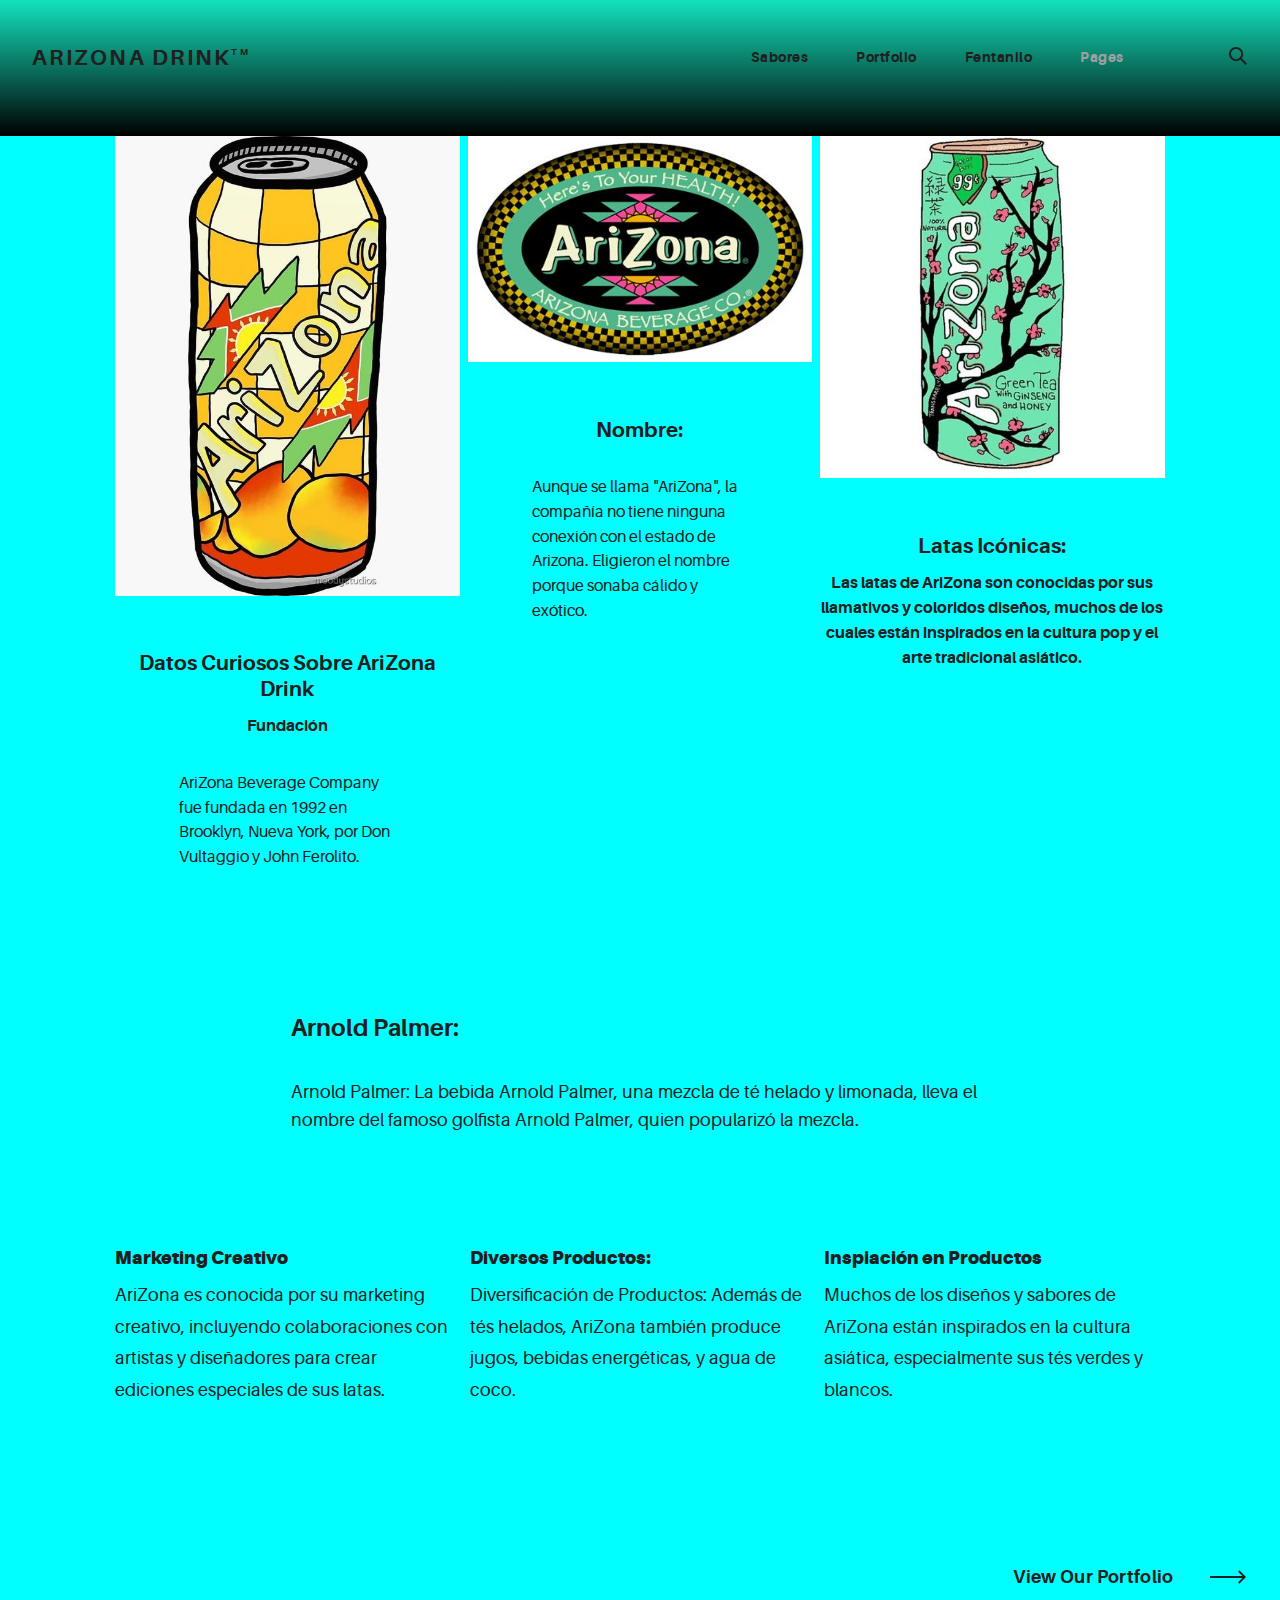
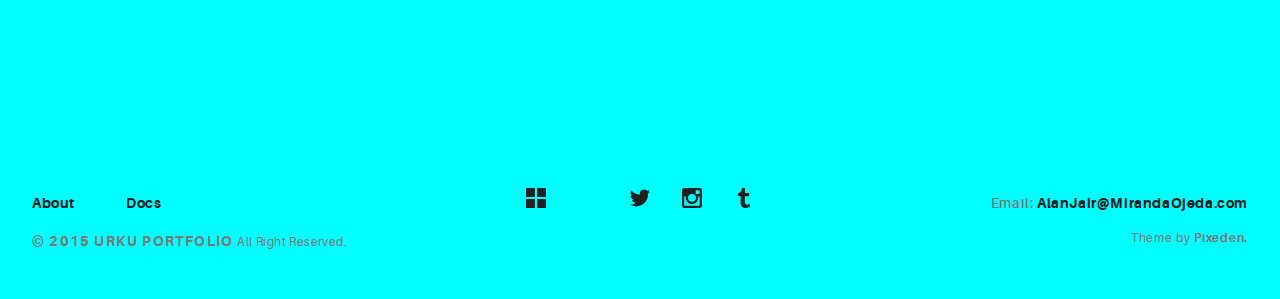
==== commit 58c17fc8: "Launch 2.3" ====
--- a/about.html
+++ b/about.html
@@ -115,9 +115,11 @@
           </ul>
           <p class="rk-footer__text rk-footer__copy "> <span class="ae-u-bold">© </span><span class="ae-u-bolder">2015 URKU PORTFOLIO </span>All Right Reserved.</p>
         </div>
-        <div class="ae-grid__item item-lg-4 au-xs-ta-center"><a href="#0" class="rk-social-btn ">
-            <svg>
-              <use xlink:href="assets/img/symbols.svg#icon-facebook"></use>
+        <div class="ae-grid__item item-lg-4 au-xs-ta-center"><a href="https://estrategiaenelaula.sep.gob.mx/fentanilo" class="rk-social-btn ">
+          <svg>
+            <use xlink:href="assets/img/symbols.svg#icon-view-alt"></use>
+          </svg></a><a href="" class="rk-social-btn ">  
+          <svg>
             </svg></a><a href="#0" class="rk-social-btn ">
             <svg>
               <use xlink:href="assets/img/symbols.svg#icon-twitter"></use>
